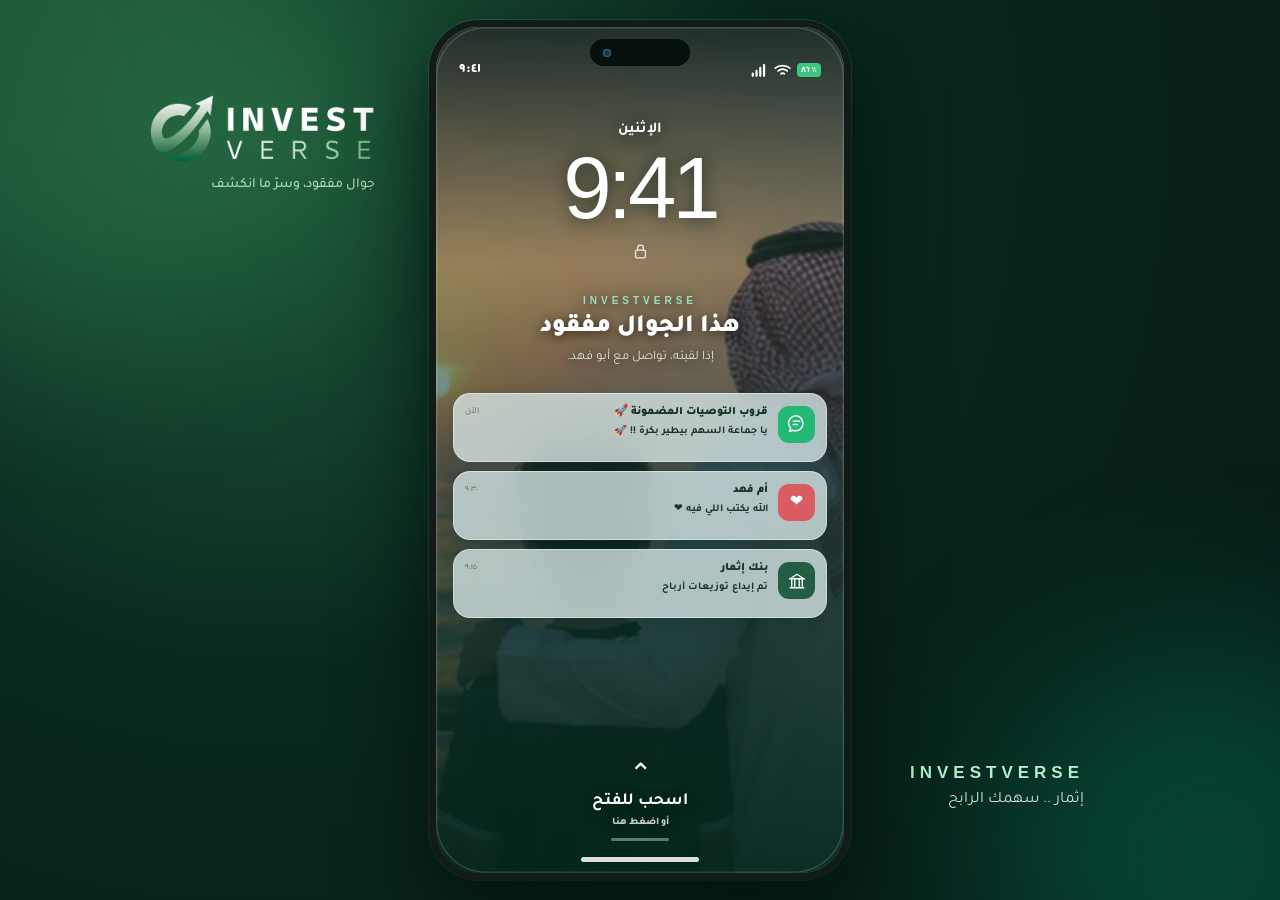
==== index.html @ a0a5d323 "Initial commit - Abu Fahad INVESTVERSE" ====
<!doctype html>
<html lang="ar" dir="rtl">
  <head>
    <meta charset="utf-8" />
    <meta name="viewport" content="width=device-width, initial-scale=1, viewport-fit=cover" />
    <meta name="theme-color" content="#205D3B" />
    <meta name="description" content="ضاع جوال أبو فهد، ومعه سر صفقته الرابحة. افتح الجوال، اكتشف الأرقام، واكشف دعوة INVESTVERSE." />
    <meta property="og:type" content="website" />
    <meta property="og:title" content="جوال أبو فهد المفقود | INVESTVERSE" />
    <meta property="og:description" content="جوال مفقود... وسر صفقة رابحة. تقدر تكتشف الرمز؟" />
    <meta property="og:image" content="./assets/investverse-logo.png" />
    <link rel="icon" type="image/png" href="./assets/investverse-icon.png" />
    <title>جوال أبو فهد المفقود | INVESTVERSE</title>
    <link rel="preconnect" href="https://fonts.googleapis.com" />
    <link rel="preconnect" href="https://fonts.gstatic.com" crossorigin />
    <link href="https://fonts.googleapis.com/css2?family=Tajawal:wght@400;500;600;700;800;900&display=swap" rel="stylesheet" />
    <link rel="stylesheet" href="styles.css" />
    <script src="config.js" defer></script>
    <script src="script.js" defer></script>
  </head>
  <body>
    <div class="ambient ambient-1" aria-hidden="true"></div>
    <div class="ambient ambient-2" aria-hidden="true"></div>
    <div class="desktop-tag" aria-hidden="true"><img src="assets/investverse-logo.png" alt="" /><span>جوال مفقود، وسرّ ما انكشف</span></div>
    <div class="phone-outer">
      <div class="phone" id="phone" data-theme="dark">
        <div class="device-island" aria-hidden="true"><span class="island-lens"></span></div>
        <div id="status" class="status-bar" aria-label="شريط حالة الهاتف"><span class="status-time">٩:٤١</span><div class="status-icons"><svg viewBox="0 0 19 16" aria-hidden="true"><path d="M2 11.5V14M6.2 8.5V14M10.4 5V14M14.6 2V14" stroke="currentColor" stroke-width="2.5" stroke-linecap="round"/></svg><svg viewBox="0 0 21 16" aria-hidden="true"><path d="M1.5 5C6 1 15 1 19.5 5M5 8.5c3.4-2.6 8-2.6 11.3 0M8.6 12c1.1-.8 2.9-.8 4.1 0" fill="none" stroke="currentColor" stroke-linecap="round" stroke-width="2.1"/></svg><span class="battery">٨٦<span class="battery-unit">٪</span></span></div></div>
        <main id="app" class="screen" aria-label="تجربة جوال أبو فهد"></main>
        <div id="toast" class="toast" role="status" aria-live="polite" hidden></div>
        <div class="home-indicator" aria-hidden="true"></div>
      </div>
    </div>
    <div class="desktop-bottom" aria-hidden="true"><strong>INVESTVERSE</strong><span>إثمار .. سهمك الرابح</span></div>
    <noscript>فعّل JavaScript في المتصفح لتجربة جوال أبو فهد.</noscript>
  </body>
</html>
---- styles.css ----
:root {
  --brand-dark: #0a3024;
  --brand: #205D3B;
  --brand-mid: #306E45;
  --brand-light: #6CB579;
  --brand-mint: #36d39a;
  --grey: #4B4A4A;
  --offwhite: #E8E8E8;
  --text-dark: #14362b;
  --safe-bottom: env(safe-area-inset-bottom, 0px);
  --font-ar: '29LT Bukra', 'Tajawal', 'Noto Kufi Arabic', system-ui, sans-serif;
  font-synthesis: none;
}
* { box-sizing: border-box; }
html, body { height: 100%; margin: 0; }
html { background: #08271e; }
body { font-family: var(--font-ar); color: #fff; -webkit-tap-highlight-color: transparent; overflow: hidden; background: radial-gradient(circle at 20% 15%,#205d3b 0,#09291e 42%,#061b16 100%); }
button, input { font: inherit; }
button { cursor: pointer; -webkit-appearance: none; appearance: none; }
button:focus-visible, input:focus-visible { outline: 2px solid #97f1be; outline-offset: 3px; }
button:disabled { cursor: not-allowed; }
.ambient { position: fixed; z-index: 0; border-radius: 50%; filter: blur(90px); opacity: .4; pointer-events: none; }
.ambient-1 { height: 520px; width: 520px; background:#317d52; left:-210px; top:-190px; }
.ambient-2 { height: 440px; width: 440px; background:#077b5f; right:-150px; bottom:-180px; }
.desktop-tag, .desktop-bottom { position: fixed; z-index:1; display:flex; flex-direction:column; align-items:flex-start; pointer-events: none; }
.desktop-tag { top: 10.5%; right: max(5%, calc(50% + 265px)); gap:14px; }
.desktop-tag img { width:225px; max-width:25vw; }
.desktop-tag span { color:#b0dbbb; font-size:14px; font-weight:500; }
.desktop-bottom { bottom:10%; left:max(5%, calc(50% + 270px)); gap:8px; }
.desktop-bottom strong {font-family:Arial,sans-serif; letter-spacing:5px; font-size:17px; font-weight:700;color:#b2f0ca;}
.desktop-bottom span {font-size:16px; color:#d3e2d8;}
.phone-outer { position:relative; z-index:2; width:min(422px,calc(100vw - 24px)); height:min(860px, calc(100dvh - 28px)); margin:auto; display:flex; align-items:center; justify-content:center; top:50%; transform:translateY(-50%); }
.phone { position:relative; width:100%; height:100%; background:#0b3327; border:7px solid #111c19; border-radius:50px; overflow:hidden; isolation:isolate; box-shadow:0 32px 85px #020f0bd8, 0 0 0 1px #e6f8ea20, inset 0 0 0 1px #ffffff18; }
.phone::before {content:''; position:absolute; inset:0; z-index:9; border-radius:inherit; box-shadow:inset 0 0 0 1.5px #e4fff929; pointer-events:none; }
.device-island { position:absolute; z-index:50; top:12px; left:50%; transform:translateX(-50%); width:100px; height:27px; border-radius:30px; background:#06110f; display:flex; align-items:center; justify-content:flex-end; padding:0 13px; pointer-events:none; }
.island-lens { width:8px; height:8px; border-radius:100%; background:#12374b; box-shadow:inset 0 0 2px #89b5c0; }
.status-bar { position:absolute; z-index:40; top:0; width:100%; height:66px; padding:28px 23px 8px; direction:ltr; display:flex; align-items:center; justify-content:space-between; color:white; pointer-events:none; text-shadow:0 2px 5px #0003; font-weight:800; }
.phone[data-theme=light] .status-bar { color:#114b37; text-shadow:none; }
.status-time {font-size:14px; font-family:var(--font-ar); letter-spacing:.3px;}
.status-icons {display:flex; align-items:center; gap:6px;}
.status-icons svg {width:17px; height:15px;}
.battery {font-size:9px; letter-spacing:0; color:#fff; background:#3dca80; border-radius:4px; padding:3px 4px 2px; line-height:1; display:flex; align-items:center; gap:1px;}
.battery-unit {font-size:8px;}
.screen { position:absolute; z-index:3; inset:0; width:100%; height:100%; overflow:hidden; }
.screen > section {animation:screen-appear .33s both;}
@keyframes screen-appear { from { opacity:.35;transform:translateY(10px); } to { opacity:1; transform:translateY(0); } }
.home-indicator {position:absolute; pointer-events:none; z-index:51; width:118px; height:5px; border-radius:5px; background:#ffffffda; bottom:max(11px, calc(var(--safe-bottom) + 6px)); left:50%; transform:translateX(-50%); box-shadow:0 1px 3px #0003;}
.phone[data-theme=light] .home-indicator {background:#2e5746bf;}
.screen-invite ~ .home-indicator {background:#fff;}
.toast {position:absolute; z-index:60; bottom:65px; left:20px; right:20px; background:#102b24f2; border:1px solid #8cd4aa90; border-radius:17px; color:#fff; font-size:12px; font-weight:700; text-align:center; padding:13px 15px; box-shadow:0 13px 35px #061b17a6; animation:toast-in .23s both;}
.toast[hidden] { display:none; }
.toast.toast-exit { animation:toast-out .19s both; }
@keyframes toast-in {from {opacity:0; transform:translateY(16px);} to {opacity:1;transform:translateY(0);}}
@keyframes toast-out {from {opacity:1;transform:translateY(0);}to {opacity:0;transform:translateY(16px);}}
.sr-only {position:absolute!important; width:1px; height:1px; padding:0; margin:-1px; overflow:hidden; clip:rect(0,0,0,0); white-space:nowrap; border:0;}
/* A real photo supplied specifically for the campaign's father-and-son wallpaper */
.wallpaper-zone {position:relative; width:100%; height:100%; overflow:hidden; display:flex; flex-direction:column; }
.wallpaper-image, .wallpaper-shade, .home-shade {position:absolute;z-index:-1;inset:0;pointer-events:none;}
.wallpaper-image {background: url('assets/photos/father-and-fahad.webp') center 46% / cover no-repeat;transform:scale(1.03);}
.wallpaper-shade {background:linear-gradient(180deg,#061b16dd 0%,#123f3270 28%,#0d322cbd 60%,#04271dee 100%);}
/* Lock screen */
.lock-top {position:relative;display:flex;flex-direction:column;align-items:center; padding-top:94px; flex-shrink:0; text-shadow:0 2px 18px #021c17b6;}
.lock-weekday {font-size:15px;font-weight:700;letter-spacing:.3px;}
.lock-clock {font-family:Arial,sans-serif;direction:ltr;font-weight:200;letter-spacing:-4px;font-size:87px;line-height:1.13;margin:0;}
.lock-padlock {margin-top:6px; opacity:.85;}
.lock-message {display:flex;flex-direction:column;align-items:center;margin:27px 24px 0;text-align:center;gap:5px;text-shadow:0 2px 12px #000b;}
.lock-message .tiny-mark {font-size:10px;font-family:Arial,sans-serif;letter-spacing:4px;color:#9bdfbf;font-weight:700;}
.lock-message strong {font-size:25px;font-weight:900;line-height:1.35;}
.lock-message>span:last-child {color:#f1fff5d9;font-size:13px;}
.notification-stack {display:flex;flex-direction:column;gap:9px;margin:27px 17px 0;}
.notif-card {min-height:69px;border-radius:17px;background:#dceaeac4;backdrop-filter:blur(26px) saturate(130%);-webkit-backdrop-filter:blur(26px) saturate(130%);border:1px solid #ffffff70;display:flex;gap:10px;padding:12px 11px;color:#173429;box-shadow:0 8px 18px #061c1b25;direction:rtl;}
.notif-card:nth-child(2){animation:notification-drop .6s .12s both;}
.notif-card:nth-child(3){animation:notification-drop .6s .24s both;}
@keyframes notification-drop{from{opacity:0;transform:translateY(-9px);}to{opacity:1;transform:translateY(0);}}
.notif-icon {flex-shrink:0;display:grid;place-items:center;width:37px;height:37px;border-radius:11px;color:#fff;}
.n-chat{background:#24b875;}.n-wife{background:#d95c63;}.n-bank{background:#235e43;}
.notif-copy{display:flex;flex-direction:column;min-width:0;flex:1;gap:5px;}
.notif-copy b{font-size:11.4px;font-weight:900;line-height:1.25;}
.notif-copy span{font-size:10.6px;font-weight:700;line-height:1.35;white-space:nowrap;overflow:hidden;text-overflow:ellipsis;}
.notif-card time{font-size:9px;color:#526a5f;flex-shrink:0;}
.unlock-area{margin:auto 20px 32px;display:flex;flex-direction:column;align-items:center;gap:1px;}
.swipe-control{background:none;border:0;color:#fff;display:flex;flex-direction:column;align-items:center;gap:0;padding:8px 25px;text-shadow:0 2px 12px #001e17;font-weight:800;}
.swipe-control strong{font-size:17px;line-height:1.7;}
.swipe-control small{font-size:10px;opacity:.78;}
.swipe-arrow{font-family:Arial,sans-serif;font-size:28px;font-weight:400;line-height:1;animation:swipe-up 1.8s ease-in-out infinite;}
@keyframes swipe-up{0%,100%{transform:translateY(5px);opacity:.65;}50%{transform:translateY(-5px);opacity:1;}}
.swipe-track{width:58px;height:3px;border-radius:4px;background:#ffffff60;}
/* Home */
.home-shade{background:linear-gradient(180deg,#05271eda 0%,#03291fd4 48%,#04241aef 100%);}
.home-heading{text-align:center;flex-shrink:0;padding-top:115px;display:flex;flex-direction:column;gap:5px;text-shadow:0 2px 15px #0006;}
.home-date{font-size:12px;color:#d5f0df;}
.home-heading h1{font-size:27px;line-height:1.2;margin:6px 0 0;font-weight:900;}
.home-heading p{font-size:12px;color:#dbede3;margin:0;}
.home-apps{display:grid;grid-template-columns:repeat(4,minmax(0,1fr));padding:0 15px;gap:25px 7px;margin-top:70px;}
.app-tile{min-width:0;background:none;border:0;color:#fff;display:flex;flex-direction:column;align-items:center;gap:8px;padding:0 0 3px;}
.app-glyph{width:64px;height:64px;border-radius:16px;background:var(--app-color);display:grid;place-items:center;position:relative;color:#fff;box-shadow:0 7px 19px #06160f80,inset 0 1px 0 #ffffff5e;transition:transform .2s ease, filter .2s;}
.app-tile:active .app-glyph{transform:scale(.89);filter:brightness(1.13);}
.app-name{display:block;font-size:10.8px;font-weight:800;line-height:1.25;min-height:25px;text-shadow:0 2px 5px #031a13;}
.glyph-notes{background:linear-gradient(180deg,#ffda64 0 27%,#f9faf6 27% 100%);color:#77776a;}
.glyph-bank{background:#143f30;color:#f2ba47;}
.glyph-alarm{background:#182422;color:#f59841;}
.glyph-photos{background:#377ae0;}
.glyph-vault{background:linear-gradient(140deg,#164c37,#0b271e);border:1px solid #6cad806c;}
.glyph-vault img{width:70%;height:70%;object-fit:contain;}
.lock-mini{position:absolute;right:-6px;bottom:-6px;background:#efce6a;color:#183d2c;border-radius:100%;width:23px;height:23px;display:grid;place-items:center;box-shadow:0 2px 6px #0b2e23;}
.home-dock{margin:auto 22px 59px;min-height:47px;border-radius:18px;background:#c4ddcc2e;border:1px solid #ffffff27;display:flex;gap:12px;align-items:center;justify-content:center;font-size:11px;color:#e5f8eb;backdrop-filter:blur(10px);-webkit-backdrop-filter:blur(10px);font-weight:700;}
.home-dock span:first-child{display:flex;align-items:center;gap:5px;}
.dock-dot{width:4px;height:4px;border-radius:50%;background:#aee8bf;}
.home-footer{position:absolute;bottom:40px;text-align:center;width:100%;font-family:Arial,sans-serif;letter-spacing:1px;font-size:9px;opacity:.65;}
.home-footer span{padding:0 4px;}
/* App chrome */
.app-page{height:100%;width:100%;display:flex;flex-direction:column;background:#f1f5f1;color:var(--text-dark);padding-top:66px;overflow:hidden;}
.app-header{flex:0 0 auto;min-height:67px;background:#205d3b;color:#fff;display:flex;align-items:center;gap:9px;padding:10px 12px 10px 10px;box-shadow:0 4px 14px #06251a13;}
.app-header.green{background:linear-gradient(105deg,#205d3b,#14513a);}
.app-header.dark{background:#101f1b;color:#fff;}
.app-header.rose{background:#94283d;}
.app-header-copy{min-width:0;flex:1;display:flex;flex-direction:column;justify-content:center;gap:2px;}
.app-header-copy>strong{font-size:17px;font-weight:900;display:flex;align-items:center;gap:7px;min-width:0;}
.app-header-copy small{font-size:9px;color:#d1e6db;}
.icon-btn{width:34px;height:34px;border:0;border-radius:50%;display:grid;place-items:center;color:inherit;background:#ffffff15;flex-shrink:0;transition:background .2s;}
.icon-btn:active{background:#ffffff40;}
.nav-back svg{transform:rotate(0deg);}
.nav-home{background:#ffffff15;}
/* WhatsApp */
.whatsapp-page{background:#f8fbf8;}
.search-mock{margin:15px 13px 7px;border-radius:12px;background:#edf3ef;color:#96a8a0;height:39px;display:flex;align-items:center;gap:10px;padding:0 15px;font-size:18px;}
.search-mock span{font-size:12px;}
.chat-list{overflow-y:auto;flex:1;overscroll-behavior:contain;}
.chat-preview{width:100%;min-height:77px;padding:12px 12px;border:0;border-bottom:1px solid #dfe8e3;background:transparent;color:#18372a;display:flex;align-items:center;gap:11px;text-align:right;}
.chat-preview:active,.chat-preview:hover{background:#e6f1e9;}
.chat-avatar{width:48px;height:48px;border-radius:50%;flex-shrink:0;display:grid;place-items:center;color:#20523c;font-size:20px;font-weight:900;}
.chat-preview-copy{min-width:0;display:flex;flex-direction:column;flex:1;gap:6px;}
.chat-preview-copy strong{font-size:13.5px;line-height:1.15;white-space:nowrap;overflow:hidden;text-overflow:ellipsis;font-weight:900;}
.chat-preview-copy small{font-size:11px;color:#7c9287;white-space:nowrap;overflow:hidden;text-overflow:ellipsis;font-weight:600;}
.chat-meta{display:flex;flex-direction:column;gap:10px;align-items:center;color:#789187;min-width:41px;align-self:flex-start;}
.chat-meta time{font-size:10px;}
.chat-meta b{background:#30c67b;color:white;font-family:Arial,sans-serif;font-size:10px;width:19px;height:19px;border-radius:100%;display:grid;place-items:center;}
.list-end-note{color:#95a8a0;text-align:center;font-size:10px;flex:0 0 auto;padding:14px 0 34px;}
/* Conversations */
.conversation-page{background:#e9e7df;}
.header-avatar{height:32px;width:32px;font-size:13px;border:1px solid #fff5;}
.chat-background{flex:1;overflow-y:auto;overscroll-behavior:contain;padding:8px 12px 16px;background-color:#ebe5db;background-image:radial-gradient(#b4cabe3b 1px,transparent 1px);background-size:20px 20px;}
.chat-day{text-align:center;max-width:max-content;margin:8px auto 13px;padding:6px 12px;border-radius:8px;background:#d7e4e3db;color:#627972;font-weight:700;font-size:10px;box-shadow:0 1px 3px #00000012;}
.bubble-column{display:flex;flex-direction:column;gap:7px;}
.bubble-row{display:flex;width:100%;}
.bubble-row.them{justify-content:flex-start;}
.bubble-row.me{justify-content:flex-end;}
.message-bubble{position:relative;display:flex;flex-direction:column;gap:6px;min-width:65px;max-width:83%;padding:10px 11px 6px;border-radius:13px;background:#fff;font-size:12.3px;line-height:1.75;color:#22382c;font-weight:600;box-shadow:0 2px 5px #162a1c0c;}
.bubble-row.me .message-bubble{background:#c1f0d1;}
.bubble-author{font-family:Arial,sans-serif;font-size:10px;color:#cb8049;direction:ltr;text-align:left;}
.bubble-time{font-size:9px;opacity:.58;text-align:left;direction:ltr;line-height:1;align-self:flex-end;}
.inline-chat-photo{max-width:200px;max-height:130px;width:100%;object-fit:cover;border-radius:7px;}
.star-inline{display:inline;padding:0 2px;border:0;background:transparent;font-size:1.03em;vertical-align:baseline;}
.chat-compose{height:57px;background:#f8f9f8;display:flex;align-items:center;gap:12px;padding:8px 15px 13px;color:#5e8c77;font-size:22px;}
.compose-placeholder{height:35px;border-radius:19px;background:#eef2f0;flex:1;display:flex;align-items:center;padding:0 15px;font-size:11px;color:#9bac9f;}
/* Bank */
.bank-page{background:#eef4ef;}
.bank-scroll{overflow-y:auto;flex:1;padding:19px 14px 50px;}
.hello{font-size:15px;font-weight:800;margin:2px 4px 18px;}
.balance-card{position:relative;min-height:168px;overflow:hidden;background:linear-gradient(125deg,#163d2d 0%,#287d50 80%,#56b47d 100%);border-radius:21px;padding:23px 18px;color:#fff;box-shadow:0 13px 25px #155b3645;display:flex;flex-direction:column;justify-content:space-between;}
.balance-glow{position:absolute;width:250px;height:250px;border-radius:50%;background:#bbffd31c;filter:blur(28px);left:-90px;bottom:-180px;}
.balance-text{display:flex;flex-direction:column;gap:8px;z-index:1;}
.balance-text>span{font-size:11px;opacity:.87;}
.balance-text strong{direction:ltr;text-align:right;font-family:Arial,sans-serif;font-weight:800;font-size:32px;letter-spacing:-1px;white-space:nowrap;}
.balance-text strong small{font-size:16px;font-family:var(--font-ar);}
.balance-tag{z-index:1;align-self:flex-start;margin-top:16px;display:block;padding:8px 11px;background:#baf1cd26;border:1px solid #ffffff33;border-radius:11px;color:#e9fff1;font-size:10px;line-height:1.5;}
.balance-tag b{color:#d5ffdc;font-family:Arial,sans-serif;letter-spacing:.3px;}
.bank-section-heading{display:flex;align-items:center;justify-content:space-between;margin:29px 3px 12px;}
.bank-section-heading h2{margin:0;font-size:16px;font-weight:900;}
.bank-section-heading span{font-size:10px;color:#84988e;}
.transactions{border-radius:17px;background:#fff;overflow:hidden;box-shadow:0 5px 20px #19412b10;}
.transaction{min-height:70px;display:flex;align-items:center;gap:11px;padding:12px 11px;border-bottom:1px solid #eef3f0;}
.transaction:last-child{border-bottom:0;}
.transaction-icon{width:31px;height:31px;border-radius:11px;display:grid;place-items:center;font-size:19px;font-weight:700;flex-shrink:0;}
.transaction-icon.pos{background:#dff8e8;color:#26a15c;}.transaction-icon.neg{background:#fee9e8;color:#ca6c68;}
.transaction-info{display:flex;flex:1;flex-direction:column;gap:4px;min-width:0;}
.transaction-info strong{font-size:10.4px;font-weight:800;}
.transaction-info small{font-size:9px;color:#9aac9e;}
.amount{white-space:nowrap;font-family:Arial,sans-serif;font-size:12px;direction:ltr;}
.amount.pos{color:#229a63;}.amount.neg{color:#cd6165;}
.amount span{font-family:var(--font-ar);font-size:9px;}
.sim-disclaimer{text-align:center;font-size:9.5px;color:#879c8f;line-height:1.7;margin:25px 13px 0;}
/* Alarm */
.alarm-page{background:#0e1715;color:#f9fdf9;}
.alarm-content{padding:23px 17px 30px;overflow-y:auto;flex:1;}
.alarm-caption{font-size:22px;font-weight:900;margin:0 0 13px;}
.alarm-card{border-top:1px solid #30413a;border-bottom:1px solid #30413a;display:flex;align-items:center;justify-content:space-between;padding:17px 2px;gap:10px;}
.alarm-detail{display:flex;flex-direction:column;gap:3px;}
.alarm-detail span{font-size:12px;font-weight:700;}
.alarm-detail strong{font-family:Arial,sans-serif;text-align:right;font-size:62px;font-weight:200;line-height:1.05;letter-spacing:-2px;}
.alarm-detail small{color:#87988f;font-size:11px;}
.toggle-switch{height:31px;width:54px;border:0;border-radius:25px;background:#57645d;padding:4px;display:flex;align-items:center;justify-content:flex-end;transition:background .2s;}
.toggle-switch.on{background:#2fce86;justify-content:flex-start;}
.toggle-switch span{width:23px;height:23px;border-radius:50%;background:#fff;box-shadow:0 1px 4px #071a1266;}
.alarm-none{font-size:11px;text-align:center;color:#5e7168;padding:27px 0;}
.alarm-footnote{font-size:11px;color:#6b8576;text-align:center;margin-top:30px;}
/* Notes */
.notes-page{background:#f3f5ed;}
.notes-grid{display:grid;grid-template-columns:repeat(2,1fr);gap:12px;overflow-y:auto;padding:17px 13px 27px;}
.note-card{height:177px;min-width:0;background:#fffef9;border:1px solid #e8e4d6;border-radius:15px;display:flex;flex-direction:column;text-align:right;padding:15px 12px;box-shadow:0 3px 12px #2a41200b;color:#223e30;}
.note-card:active{transform:scale(.98);}
.note-card strong{font-size:14px;font-weight:900;line-height:1.5;}
.note-card p{font-size:11px;color:#8da096;line-height:1.7;}
.note-card span{margin-top:auto;font-size:10px;color:#a6b3a4;}
.single-note{background:#fffef9;margin:14px;min-height:60%;padding:21px 17px;border-radius:16px;box-shadow:0 5px 18px #234e3212;overflow-y:auto;}
.note-stamp{font-size:10px;color:#94a797;text-align:center;}
.single-note h2{font-size:18px;line-height:1.5;margin:20px 0 20px;}
.note-lines{padding:0 18px 0 0;margin:0;display:flex;flex-direction:column;gap:18px;}
.note-lines li{font-size:14px;font-weight:600;line-height:1.9;}
.note-lines .note-done{text-decoration:line-through;color:#7b8d82;}
/* Photos */
.photos-page{background:#f2f7f4;}
.gallery-intro{padding:19px 13px 12px;}
.gallery-intro h2{font-size:17px;margin:0 0 4px;}
.gallery-intro p{font-size:11px;color:#88a095;margin:0;}
.photo-grid{display:grid;grid-template-columns:repeat(2,minmax(0,1fr));gap:5px;overflow-y:auto;padding:4px 8px 38px;}
.gallery-tile{position:relative;aspect-ratio:1/1;border:0;border-radius:6px;overflow:hidden;padding:0;background:#203d30;color:#fff;}
.gallery-tile img{height:100%;width:100%;object-fit:cover;transition:transform .3s;}
.gallery-tile:active img{transform:scale(1.08);}
.gallery-tile::after{content:'';position:absolute;inset:35% 0 0;background:linear-gradient(transparent,#051c14a9);pointer-events:none;}
.gallery-tile>span{position:absolute;bottom:11px;right:10px;left:10px;color:#fff;z-index:2;text-shadow:0 1px 4px #0009;font-size:11px;font-weight:800;line-height:1.3;}
.gallery-investverse{outline:2px solid #20c18c;outline-offset:-2px;}
.photo-star{position:absolute;z-index:4;left:9px;top:9px;font-size:19px;}
.photo-viewer{height:100%;display:flex;flex-direction:column;background:#071411;padding-top:66px;color:#fff;}
.photo-viewer .app-header{background:#0c1d18;}
.full-photo{flex:1;min-height:0;display:grid;place-items:center;overflow:hidden;background:#000;}
.full-photo img{width:100%;height:100%;object-fit:contain;}
.photo-caption{padding:17px 20px 10px;flex-shrink:0;}
.photo-caption h2{font-size:16px;margin:0 0 5px;}
.photo-caption p{font-size:11px;color:#c0d2c9;margin:0;}
.found-photo{display:block;margin-top:10px;background:#205d3b;border:1px solid #6cb579;color:#fff;border-radius:9px;padding:8px 12px;font-size:12px;font-weight:900;}
.viewer-controls{padding:0 17px 29px;display:flex;align-items:center;justify-content:space-between;gap:12px;}
.viewer-controls button{height:35px;width:35px;border-radius:50%;border:1px solid #5b8b75;background:#153b2b;color:#fff;display:grid;place-items:center;}
.viewer-controls span{font-size:9px;color:#758f7d;}
/* Music */
.music-page{background:#fff8fa;}
.empty-music{flex:1;display:flex;flex-direction:column;align-items:center;justify-content:center;padding:0 30px 80px;color:#cb97a5;text-align:center;}
.empty-music>svg{opacity:.55;}
.empty-music h2{font-size:16px;color:#7f6470;margin:25px 0 7px;}
.empty-music p{font-size:11px;line-height:1.7;}
/* Vault */
.vault-page{background:radial-gradient(circle at 50% 28%,#1a3c2d,#0d1b16 69%);color:#fff;}
.vault-content{flex:1;display:flex;align-items:center;flex-direction:column;overflow-y:auto;padding:17px 17px 55px;scrollbar-width:thin;scrollbar-color:#3e7256 transparent;}
.vault-logo{width:87px;height:87px;display:grid;place-items:center;border-radius:22px;border:1px solid #8cd5aa77;background:#123e2b;box-shadow:0 7px 25px #021b124f;}
.vault-logo img{width:70px;height:70px;object-fit:contain;}
.vault-lock{margin-top:12px;color:#98d9b2;display:flex;align-items:center;gap:6px;font-size:12px;font-weight:700;}
.vault-content h1{font-size:26px;margin:10px 0 5px;font-weight:900;}
.vault-subtitle{font-size:11px;color:#bcd9c6;margin:0 0 15px;}
.digits{display:flex;gap:9px;direction:ltr;cursor:text;}
.digit-cell{width:50px;height:57px;border:1.5px solid #53c895;border-radius:12px;display:grid;place-items:center;color:#d9ffeb;font-family:Arial,sans-serif;font-size:27px;font-weight:700;background:#102a1f;direction:ltr;}
.digit-cell.filled{background:#1b533a;border-color:#b1edc5;box-shadow:0 0 0 1px #27b97633;}
.hidden-code{position:absolute;opacity:0;pointer-events:none;width:1px;height:1px;left:-10000px;}
.keypad{direction:ltr;display:grid;grid-template-columns:repeat(3,65px);gap:7px 18px;margin:16px 0 0;}
.keypad button{display:grid;place-items:center;height:46px;background:#ffffff09;color:#fff;border:1px solid #e2ffec1f;border-radius:15px;font-family:Arial,sans-serif;font-size:23px;font-weight:500;transition:background .15s,transform .1s;}
.keypad button:active{background:#8adc9d45;transform:scale(.93);}
.keypad button[data-key="clear"]{font-size:11px;font-family:var(--font-ar);}
.pass-hint{margin:15px auto 0;color:#e3fff0;display:flex;align-items:center;flex-direction:column;gap:3px;font-size:11.5px;font-weight:700;text-align:center;}
.pass-hint small{font-size:10px;color:#9fbea9;}
.pass-error{min-height:21px;color:#ffd2d1;font-size:12px;font-weight:700;margin:7px auto 0;text-align:center;}
.shake{animation:shake .34s linear;}
@keyframes shake{0%,100%{transform:translateX(0)}25%{transform:translateX(-8px)}50%{transform:translateX(7px)}75%{transform:translateX(-4px)}}
/* Invitation */
.invite-page{height:100%;position:relative;background:radial-gradient(circle at 50% 25%,#20553b,#0c3325 42%,#07251c 100%);color:#fff;overflow-y:auto;scrollbar-width:none;}
.invite-lights{position:absolute;inset:0;overflow:hidden;pointer-events:none;}
.invite-lights span{position:absolute;border:1px solid #8ff5b52e;border-radius:50%;}
.invite-lights span:nth-child(1){width:330px;height:330px;top:5%;right:-35%;animation:pulse-lights 9s infinite;}
.invite-lights span:nth-child(2){width:210px;height:210px;top:29%;left:-25%;animation:pulse-lights 8s 2s infinite;}
.invite-lights span:nth-child(3){width:480px;height:480px;bottom:-28%;right:-40%;animation:pulse-lights 11s 3s infinite;}
@keyframes pulse-lights{50%{transform:scale(1.15);opacity:.4;}}
.invite-content{position:relative;display:flex;align-items:center;flex-direction:column;text-align:center;padding:90px 21px 51px;}
.invite-checked{font-size:11px;color:#b6f3cf;display:flex;align-items:center;gap:6px;padding:7px 12px;border-radius:40px;background:#74dbad19;border:1px solid #baffcd22;animation:screen-appear .7s ease both;}
.invite-logo{width:235px;max-width:88%;height:auto;margin:32px 0 21px;animation:logo-reveal .8s .14s both;}
@keyframes logo-reveal{from{transform:scale(.77);opacity:0;filter:blur(8px);}to{transform:scale(1);opacity:1;filter:blur(0);}}
.invite-rule{width:44px;height:3px;background:linear-gradient(90deg,#4dcf85,#b5efc6);border-radius:10px;margin:4px 0 18px;}
.invite-content h1{font-size:28px;line-height:1.56;font-weight:900;margin:0;letter-spacing:-.4px;text-shadow:0 8px 28px #0005;}
.invite-content h2{font-size:21px;line-height:1.5;font-weight:900;margin:4px 0 0;color:#8de7ae;}
.invite-content h2 span{font-family:Arial,sans-serif;letter-spacing:.4px;color:#9ef4c1;}
.invite-desc{font-size:11px;color:#d9f5e3;line-height:1.9;margin:13px 0 23px;}
.event-meta{width:100%;display:flex;flex-direction:column;gap:9px;}
.event-meta>div{border-radius:12px;background:#ffffff12;border:1px solid #bbf7d328;color:#eaf7ec;display:flex;align-items:center;justify-content:center;gap:8px;padding:11px;font-size:12px;font-weight:800;}
.event-meta svg{color:#87dda8;}
.event-notes{font-size:11px;color:#b5d4be;}
.invite-actions{display:flex;width:100%;gap:9px;margin-top:17px;}
.invite-actions button{border-radius:12px;border:0;min-height:47px;display:flex;align-items:center;justify-content:center;gap:7px;font-size:13px;font-weight:900;}
.register-button{background:#3ad191;color:#073f26;flex:1.4;box-shadow:0 9px 22px #1bf5a11c;}
.map-button{background:#f0fcf4;color:#204c36;flex:.9;}
.invite-slogan{font-size:16px;font-weight:900;margin:25px 0 16px;color:#c5efd3;}
.closing-disclaimer{font-size:9px;color:#8fb4a2;line-height:1.8;max-width:270px;}
.restart-button{margin:20px auto 0;display:flex;align-items:center;gap:6px;border:0;background:transparent;color:#9fd5b6;font-size:11px;}
@media (max-width: 770px){
  .desktop-tag,.desktop-bottom{display:none;}
  .ambient{display:none;}
  .phone-outer{width:100%;height:100dvh;max-height:none;top:0;transform:none;}
  .phone{height:100%;width:100%;border:0;border-radius:0;box-shadow:none;}
  .phone::before{display:none;}
  .device-island{top:9px;}
  .status-bar{padding-top:27px;}
  .home-indicator{bottom:max(9px, calc(var(--safe-bottom) + 5px));}
}
@media (max-height: 730px){
  .lock-top{padding-top:76px;}.lock-clock{font-size:75px;}.lock-message{margin-top:14px;}.lock-message strong{font-size:22px;}.notification-stack{margin-top:17px;gap:7px;}.notif-card{min-height:61px;padding:8px;}.unlock-area{margin-bottom:22px;}
  .home-heading{padding-top:87px;}.home-apps{margin-top:45px;gap:17px 5px;}.app-glyph{width:58px;height:58px;}.home-dock{margin-bottom:40px;}
  .vault-content{padding-top:9px;}.vault-logo{width:72px;height:72px;}.vault-logo img{width:61px;height:61px;}.vault-content h1{font-size:23px;}.keypad button{height:38px;}.keypad{gap:5px 18px;}.digit-cell{height:49px;}
  .invite-content{padding-top:76px;}.invite-logo{margin:22px 0 13px;width:205px;}.invite-content h1{font-size:25px;}
}
@media (max-width: 360px){
 .app-glyph{width:55px;height:55px;}.home-apps{padding:0 8px;gap:22px 2px;}.chat-preview{padding-left:9px;padding-right:9px;}.chat-preview-copy strong{font-size:12.5px;}.digit-cell{width:44px;}
}
@media (prefers-reduced-motion:reduce){
 *,*::before,*::after{animation-duration:.01ms!important;transition-duration:.01ms!important;scroll-behavior:auto!important;}
}
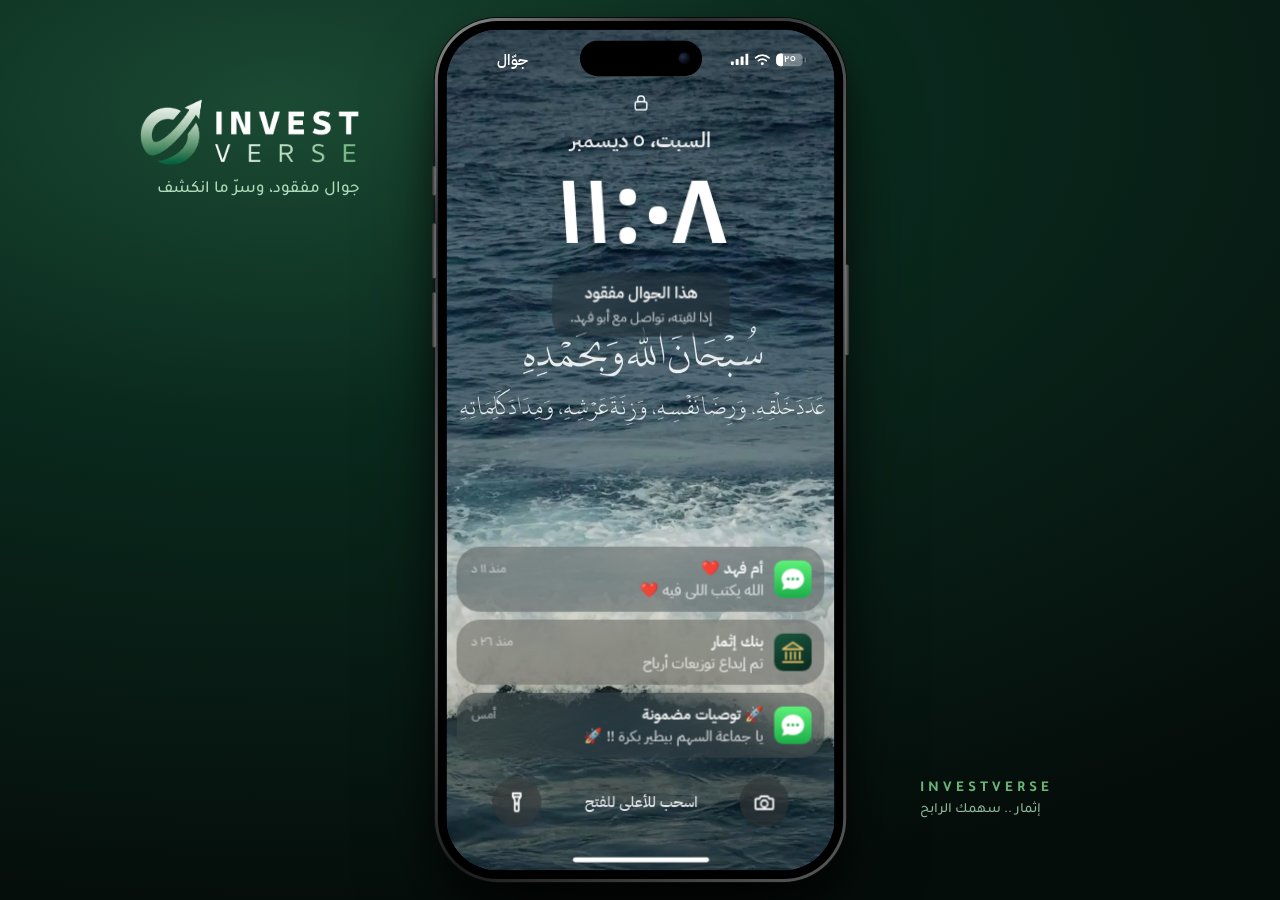
==== commit 85617cac: "ا" ====
--- a/index.html
+++ b/index.html
@@ -2,8 +2,8 @@
 <html lang="ar" dir="rtl">
   <head>
     <meta charset="utf-8" />
-    <meta name="viewport" content="width=device-width, initial-scale=1, viewport-fit=cover" />
-    <meta name="theme-color" content="#205D3B" />
+    <meta name="viewport" content="width=device-width, initial-scale=1, viewport-fit=cover, maximum-scale=1" />
+    <meta name="theme-color" content="#000000" />
     <meta name="description" content="ضاع جوال أبو فهد، ومعه سر صفقته الرابحة. افتح الجوال، اكتشف الأرقام، واكشف دعوة INVESTVERSE." />
     <meta property="og:type" content="website" />
     <meta property="og:title" content="جوال أبو فهد المفقود | INVESTVERSE" />
@@ -11,26 +11,51 @@
     <meta property="og:image" content="./assets/investverse-logo.png" />
     <link rel="icon" type="image/png" href="./assets/investverse-icon.png" />
     <title>جوال أبو فهد المفقود | INVESTVERSE</title>
-    <link rel="preconnect" href="https://fonts.googleapis.com" />
-    <link rel="preconnect" href="https://fonts.gstatic.com" crossorigin />
-    <link href="https://fonts.googleapis.com/css2?family=Tajawal:wght@400;500;600;700;800;900&display=swap" rel="stylesheet" />
     <link rel="stylesheet" href="styles.css" />
     <script src="config.js" defer></script>
     <script src="script.js" defer></script>
   </head>
   <body>
-    <div class="ambient ambient-1" aria-hidden="true"></div>
-    <div class="ambient ambient-2" aria-hidden="true"></div>
     <div class="desktop-tag" aria-hidden="true"><img src="assets/investverse-logo.png" alt="" /><span>جوال مفقود، وسرّ ما انكشف</span></div>
-    <div class="phone-outer">
-      <div class="phone" id="phone" data-theme="dark">
-        <div class="device-island" aria-hidden="true"><span class="island-lens"></span></div>
-        <div id="status" class="status-bar" aria-label="شريط حالة الهاتف"><span class="status-time">٩:٤١</span><div class="status-icons"><svg viewBox="0 0 19 16" aria-hidden="true"><path d="M2 11.5V14M6.2 8.5V14M10.4 5V14M14.6 2V14" stroke="currentColor" stroke-width="2.5" stroke-linecap="round"/></svg><svg viewBox="0 0 21 16" aria-hidden="true"><path d="M1.5 5C6 1 15 1 19.5 5M5 8.5c3.4-2.6 8-2.6 11.3 0M8.6 12c1.1-.8 2.9-.8 4.1 0" fill="none" stroke="currentColor" stroke-linecap="round" stroke-width="2.1"/></svg><span class="battery">٨٦<span class="battery-unit">٪</span></span></div></div>
-        <main id="app" class="screen" aria-label="تجربة جوال أبو فهد"></main>
-        <div id="toast" class="toast" role="status" aria-live="polite" hidden></div>
-        <div class="home-indicator" aria-hidden="true"></div>
+
+    <div class="stage">
+      <div class="device" id="device">
+        <span class="hw hw-action" aria-hidden="true"></span>
+        <span class="hw hw-up" aria-hidden="true"></span>
+        <span class="hw hw-down" aria-hidden="true"></span>
+        <span class="hw hw-power" aria-hidden="true"></span>
+
+        <div class="phone" id="phone" data-bar="light" data-route="lock">
+          <div class="wallpaper" aria-hidden="true"></div>
+
+          <div id="home" class="home" aria-label="الشاشة الرئيسية" inert></div>
+          <main id="appwin" class="appwin" aria-label="التطبيق المفتوح" hidden></main>
+          <div id="lock" class="lock" aria-label="شاشة القفل"></div>
+
+          <div class="statusbar" dir="ltr" aria-label="شريط حالة الهاتف">
+            <span class="sb-left"><span id="status-time" class="sb-time">٩:٤١</span><span class="sb-carrier">جوّال</span></span>
+            <span class="sb-right" aria-hidden="true">
+              <svg class="sb-signal" viewBox="0 0 18 12"><rect x="0" y="8" width="3" height="4" rx=".8"/><rect x="5" y="5.5" width="3" height="6.5" rx=".8"/><rect x="10" y="3" width="3" height="9" rx=".8"/><rect x="15" y="0" width="3" height="12" rx=".8"/></svg>
+              <svg class="sb-wifi" viewBox="0 0 16 12"><circle cx="8" cy="10.3" r="1.5"/><path d="M4 7.3a5.7 5.7 0 0 1 8 0M1.2 4.500a9.6 9.6 0 0 1 13.6 0" fill="none" stroke="currentColor" stroke-width="1.7" stroke-linecap="round"/></svg>
+              <span class="sb-battery" id="battery" data-state="normal"><b class="bat-num">٢٥</b><i class="bat-fill"><b class="bat-num">٢٥</b></i></span>
+            </span>
+          </div>
+          <div class="island" aria-hidden="true"><span></span></div>
+
+          <div id="alert" class="alert-layer" hidden>
+            <div class="alert-box" role="alertdialog" aria-modal="true" aria-labelledby="alert-title" aria-describedby="alert-text">
+              <div class="alert-copy"><h2 id="alert-title">البطارية منخفضة</h2><p id="alert-text"></p></div>
+              <button type="button" data-action="battery-saver">نمط الطاقة المنخفضة</button>
+              <button type="button" class="alert-default" data-action="alert-close">إغلاق</button>
+            </div>
+          </div>
+          <div id="toast" class="banner" role="status" aria-live="polite" hidden></div>
+          <div id="coach" class="coach" hidden>اسحب الشريط للأعلى أو اضغطه للرجوع للشاشة الرئيسية</div>
+          <button id="home-bar" class="home-bar" type="button" data-action="home" aria-label="الشاشة الرئيسية"><span></span></button>
+        </div>
       </div>
     </div>
+
     <div class="desktop-bottom" aria-hidden="true"><strong>INVESTVERSE</strong><span>إثمار .. سهمك الرابح</span></div>
     <noscript>فعّل JavaScript في المتصفح لتجربة جوال أبو فهد.</noscript>
   </body>
--- a/styles.css
+++ b/styles.css
@@ -1,311 +1,475 @@
+/* ==========================================================================
+   جوال أبو فهد — INVESTVERSE
+   التخطيط: جوال واحد في منتصف الصفحة، كل شي داخله يحاكي نظام iOS.
+   ========================================================================== */
+
+@font-face { font-family: 'Plex Arabic'; font-weight: 400; font-display: swap; src: url('assets/fonts/plex-arabic-400.woff2') format('woff2'); unicode-range: U+0600-06FF, U+0750-077F, U+FB50-FDFF, U+FE70-FEFC, U+200C-200E; }
+@font-face { font-family: 'Plex Arabic'; font-weight: 500; font-display: swap; src: url('assets/fonts/plex-arabic-500.woff2') format('woff2'); unicode-range: U+0600-06FF, U+0750-077F, U+FB50-FDFF, U+FE70-FEFC, U+200C-200E; }
+@font-face { font-family: 'Plex Arabic'; font-weight: 600; font-display: swap; src: url('assets/fonts/plex-arabic-600.woff2') format('woff2'); unicode-range: U+0600-06FF, U+0750-077F, U+FB50-FDFF, U+FE70-FEFC, U+200C-200E; }
+@font-face { font-family: 'Plex Arabic'; font-weight: 700; font-display: swap; src: url('assets/fonts/plex-arabic-700.woff2') format('woff2'); unicode-range: U+0600-06FF, U+0750-077F, U+FB50-FDFF, U+FE70-FEFC, U+200C-200E; }
+@font-face { font-family: 'Plex Arabic'; font-weight: 400; font-display: swap; src: url('assets/fonts/plex-latin-400.woff2') format('woff2'); unicode-range: U+0000-00FF, U+2000-206F, U+20AC, U+2212; }
+@font-face { font-family: 'Plex Arabic'; font-weight: 500; font-display: swap; src: url('assets/fonts/plex-latin-500.woff2') format('woff2'); unicode-range: U+0000-00FF, U+2000-206F, U+20AC, U+2212; }
+@font-face { font-family: 'Plex Arabic'; font-weight: 600; font-display: swap; src: url('assets/fonts/plex-latin-600.woff2') format('woff2'); unicode-range: U+0000-00FF, U+2000-206F, U+20AC, U+2212; }
+@font-face { font-family: 'Plex Arabic'; font-weight: 700; font-display: swap; src: url('assets/fonts/plex-latin-700.woff2') format('woff2'); unicode-range: U+0000-00FF, U+2000-206F, U+20AC, U+2212; }
+@font-face { font-family: 'Tajawal'; font-weight: 500; font-display: swap; src: url('assets/fonts/tajawal-arabic-500.woff2') format('woff2'); unicode-range: U+0600-06FF, U+0750-077F, U+FB50-FDFF, U+FE70-FEFC, U+200C-200E; }
+@font-face { font-family: 'Tajawal'; font-weight: 700; font-display: swap; src: url('assets/fonts/tajawal-arabic-700.woff2') format('woff2'); unicode-range: U+0600-06FF, U+0750-077F, U+FB50-FDFF, U+FE70-FEFC, U+200C-200E; }
+@font-face { font-family: 'Tajawal'; font-weight: 800; font-display: swap; src: url('assets/fonts/tajawal-arabic-800.woff2') format('woff2'); unicode-range: U+0600-06FF, U+0750-077F, U+FB50-FDFF, U+FE70-FEFC, U+200C-200E; }
+@font-face { font-family: 'Tajawal'; font-weight: 500; font-display: swap; src: url('assets/fonts/tajawal-latin-500.woff2') format('woff2'); unicode-range: U+0000-00FF, U+2000-206F; }
+@font-face { font-family: 'Tajawal'; font-weight: 700; font-display: swap; src: url('assets/fonts/tajawal-latin-700.woff2') format('woff2'); unicode-range: U+0000-00FF, U+2000-206F; }
+@font-face { font-family: 'Tajawal'; font-weight: 800; font-display: swap; src: url('assets/fonts/tajawal-latin-800.woff2') format('woff2'); unicode-range: U+0000-00FF, U+2000-206F; }
+
 :root {
-  --brand-dark: #0a3024;
+  /* هوية INVESTVERSE */
   --brand: #205D3B;
   --brand-mid: #306E45;
   --brand-light: #6CB579;
-  --brand-mint: #36d39a;
   --grey: #4B4A4A;
   --offwhite: #E8E8E8;
-  --text-dark: #14362b;
-  --safe-bottom: env(safe-area-inset-bottom, 0px);
-  --font-ar: '29LT Bukra', 'Tajawal', 'Noto Kufi Arabic', system-ui, sans-serif;
+  --brand-deep: #0a2a1e;
+  /* ألوان النظام */
+  --ios-blue: #007aff;
+  --ios-green: #34c759;
+  --ios-red: #ff3b30;
+  --ios-gray: #8e8e93;
+  --ios-fill: rgba(118, 118, 128, .12);
+  --ios-group: #f2f2f7;
+  --hairline: rgba(60, 60, 67, .22);
+  --label: #1c1c1e;
+  /* الخطوط: خط النظام على أجهزة أبل، وبديل قريب منه على غيرها */
+  --ui: -apple-system, BlinkMacSystemFont, 'SF Pro Arabic', 'SF Arabic', 'SF Pro Text', 'Plex Arabic', 'Segoe UI', sans-serif;
+  --brand-font: '29LT Bukra', 'Tajawal', 'Plex Arabic', sans-serif;
+  color-scheme: light;
   font-synthesis: none;
 }
+
 * { box-sizing: border-box; }
 html, body { height: 100%; margin: 0; }
-html { background: #08271e; }
-body { font-family: var(--font-ar); color: #fff; -webkit-tap-highlight-color: transparent; overflow: hidden; background: radial-gradient(circle at 20% 15%,#205d3b 0,#09291e 42%,#061b16 100%); }
-button, input { font: inherit; }
-button { cursor: pointer; -webkit-appearance: none; appearance: none; }
-button:focus-visible, input:focus-visible { outline: 2px solid #97f1be; outline-offset: 3px; }
-button:disabled { cursor: not-allowed; }
-.ambient { position: fixed; z-index: 0; border-radius: 50%; filter: blur(90px); opacity: .4; pointer-events: none; }
-.ambient-1 { height: 520px; width: 520px; background:#317d52; left:-210px; top:-190px; }
-.ambient-2 { height: 440px; width: 440px; background:#077b5f; right:-150px; bottom:-180px; }
-.desktop-tag, .desktop-bottom { position: fixed; z-index:1; display:flex; flex-direction:column; align-items:flex-start; pointer-events: none; }
-.desktop-tag { top: 10.5%; right: max(5%, calc(50% + 265px)); gap:14px; }
-.desktop-tag img { width:225px; max-width:25vw; }
-.desktop-tag span { color:#b0dbbb; font-size:14px; font-weight:500; }
-.desktop-bottom { bottom:10%; left:max(5%, calc(50% + 270px)); gap:8px; }
-.desktop-bottom strong {font-family:Arial,sans-serif; letter-spacing:5px; font-size:17px; font-weight:700;color:#b2f0ca;}
-.desktop-bottom span {font-size:16px; color:#d3e2d8;}
-.phone-outer { position:relative; z-index:2; width:min(422px,calc(100vw - 24px)); height:min(860px, calc(100dvh - 28px)); margin:auto; display:flex; align-items:center; justify-content:center; top:50%; transform:translateY(-50%); }
-.phone { position:relative; width:100%; height:100%; background:#0b3327; border:7px solid #111c19; border-radius:50px; overflow:hidden; isolation:isolate; box-shadow:0 32px 85px #020f0bd8, 0 0 0 1px #e6f8ea20, inset 0 0 0 1px #ffffff18; }
-.phone::before {content:''; position:absolute; inset:0; z-index:9; border-radius:inherit; box-shadow:inset 0 0 0 1.5px #e4fff929; pointer-events:none; }
-.device-island { position:absolute; z-index:50; top:12px; left:50%; transform:translateX(-50%); width:100px; height:27px; border-radius:30px; background:#06110f; display:flex; align-items:center; justify-content:flex-end; padding:0 13px; pointer-events:none; }
-.island-lens { width:8px; height:8px; border-radius:100%; background:#12374b; box-shadow:inset 0 0 2px #89b5c0; }
-.status-bar { position:absolute; z-index:40; top:0; width:100%; height:66px; padding:28px 23px 8px; direction:ltr; display:flex; align-items:center; justify-content:space-between; color:white; pointer-events:none; text-shadow:0 2px 5px #0003; font-weight:800; }
-.phone[data-theme=light] .status-bar { color:#114b37; text-shadow:none; }
-.status-time {font-size:14px; font-family:var(--font-ar); letter-spacing:.3px;}
-.status-icons {display:flex; align-items:center; gap:6px;}
-.status-icons svg {width:17px; height:15px;}
-.battery {font-size:9px; letter-spacing:0; color:#fff; background:#3dca80; border-radius:4px; padding:3px 4px 2px; line-height:1; display:flex; align-items:center; gap:1px;}
-.battery-unit {font-size:8px;}
-.screen { position:absolute; z-index:3; inset:0; width:100%; height:100%; overflow:hidden; }
-.screen > section {animation:screen-appear .33s both;}
-@keyframes screen-appear { from { opacity:.35;transform:translateY(10px); } to { opacity:1; transform:translateY(0); } }
-.home-indicator {position:absolute; pointer-events:none; z-index:51; width:118px; height:5px; border-radius:5px; background:#ffffffda; bottom:max(11px, calc(var(--safe-bottom) + 6px)); left:50%; transform:translateX(-50%); box-shadow:0 1px 3px #0003;}
-.phone[data-theme=light] .home-indicator {background:#2e5746bf;}
-.screen-invite ~ .home-indicator {background:#fff;}
-.toast {position:absolute; z-index:60; bottom:65px; left:20px; right:20px; background:#102b24f2; border:1px solid #8cd4aa90; border-radius:17px; color:#fff; font-size:12px; font-weight:700; text-align:center; padding:13px 15px; box-shadow:0 13px 35px #061b17a6; animation:toast-in .23s both;}
-.toast[hidden] { display:none; }
-.toast.toast-exit { animation:toast-out .19s both; }
-@keyframes toast-in {from {opacity:0; transform:translateY(16px);} to {opacity:1;transform:translateY(0);}}
-@keyframes toast-out {from {opacity:1;transform:translateY(0);}to {opacity:0;transform:translateY(16px);}}
-.sr-only {position:absolute!important; width:1px; height:1px; padding:0; margin:-1px; overflow:hidden; clip:rect(0,0,0,0); white-space:nowrap; border:0;}
-/* A real photo supplied specifically for the campaign's father-and-son wallpaper */
-.wallpaper-zone {position:relative; width:100%; height:100%; overflow:hidden; display:flex; flex-direction:column; }
-.wallpaper-image, .wallpaper-shade, .home-shade {position:absolute;z-index:-1;inset:0;pointer-events:none;}
-.wallpaper-image {background: url('assets/photos/father-and-fahad.webp') center 46% / cover no-repeat;transform:scale(1.03);}
-.wallpaper-shade {background:linear-gradient(180deg,#061b16dd 0%,#123f3270 28%,#0d322cbd 60%,#04271dee 100%);}
-/* Lock screen */
-.lock-top {position:relative;display:flex;flex-direction:column;align-items:center; padding-top:94px; flex-shrink:0; text-shadow:0 2px 18px #021c17b6;}
-.lock-weekday {font-size:15px;font-weight:700;letter-spacing:.3px;}
-.lock-clock {font-family:Arial,sans-serif;direction:ltr;font-weight:200;letter-spacing:-4px;font-size:87px;line-height:1.13;margin:0;}
-.lock-padlock {margin-top:6px; opacity:.85;}
-.lock-message {display:flex;flex-direction:column;align-items:center;margin:27px 24px 0;text-align:center;gap:5px;text-shadow:0 2px 12px #000b;}
-.lock-message .tiny-mark {font-size:10px;font-family:Arial,sans-serif;letter-spacing:4px;color:#9bdfbf;font-weight:700;}
-.lock-message strong {font-size:25px;font-weight:900;line-height:1.35;}
-.lock-message>span:last-child {color:#f1fff5d9;font-size:13px;}
-.notification-stack {display:flex;flex-direction:column;gap:9px;margin:27px 17px 0;}
-.notif-card {min-height:69px;border-radius:17px;background:#dceaeac4;backdrop-filter:blur(26px) saturate(130%);-webkit-backdrop-filter:blur(26px) saturate(130%);border:1px solid #ffffff70;display:flex;gap:10px;padding:12px 11px;color:#173429;box-shadow:0 8px 18px #061c1b25;direction:rtl;}
-.notif-card:nth-child(2){animation:notification-drop .6s .12s both;}
-.notif-card:nth-child(3){animation:notification-drop .6s .24s both;}
-@keyframes notification-drop{from{opacity:0;transform:translateY(-9px);}to{opacity:1;transform:translateY(0);}}
-.notif-icon {flex-shrink:0;display:grid;place-items:center;width:37px;height:37px;border-radius:11px;color:#fff;}
-.n-chat{background:#24b875;}.n-wife{background:#d95c63;}.n-bank{background:#235e43;}
-.notif-copy{display:flex;flex-direction:column;min-width:0;flex:1;gap:5px;}
-.notif-copy b{font-size:11.4px;font-weight:900;line-height:1.25;}
-.notif-copy span{font-size:10.6px;font-weight:700;line-height:1.35;white-space:nowrap;overflow:hidden;text-overflow:ellipsis;}
-.notif-card time{font-size:9px;color:#526a5f;flex-shrink:0;}
-.unlock-area{margin:auto 20px 32px;display:flex;flex-direction:column;align-items:center;gap:1px;}
-.swipe-control{background:none;border:0;color:#fff;display:flex;flex-direction:column;align-items:center;gap:0;padding:8px 25px;text-shadow:0 2px 12px #001e17;font-weight:800;}
-.swipe-control strong{font-size:17px;line-height:1.7;}
-.swipe-control small{font-size:10px;opacity:.78;}
-.swipe-arrow{font-family:Arial,sans-serif;font-size:28px;font-weight:400;line-height:1;animation:swipe-up 1.8s ease-in-out infinite;}
-@keyframes swipe-up{0%,100%{transform:translateY(5px);opacity:.65;}50%{transform:translateY(-5px);opacity:1;}}
-.swipe-track{width:58px;height:3px;border-radius:4px;background:#ffffff60;}
-/* Home */
-.home-shade{background:linear-gradient(180deg,#05271eda 0%,#03291fd4 48%,#04241aef 100%);}
-.home-heading{text-align:center;flex-shrink:0;padding-top:115px;display:flex;flex-direction:column;gap:5px;text-shadow:0 2px 15px #0006;}
-.home-date{font-size:12px;color:#d5f0df;}
-.home-heading h1{font-size:27px;line-height:1.2;margin:6px 0 0;font-weight:900;}
-.home-heading p{font-size:12px;color:#dbede3;margin:0;}
-.home-apps{display:grid;grid-template-columns:repeat(4,minmax(0,1fr));padding:0 15px;gap:25px 7px;margin-top:70px;}
-.app-tile{min-width:0;background:none;border:0;color:#fff;display:flex;flex-direction:column;align-items:center;gap:8px;padding:0 0 3px;}
-.app-glyph{width:64px;height:64px;border-radius:16px;background:var(--app-color);display:grid;place-items:center;position:relative;color:#fff;box-shadow:0 7px 19px #06160f80,inset 0 1px 0 #ffffff5e;transition:transform .2s ease, filter .2s;}
-.app-tile:active .app-glyph{transform:scale(.89);filter:brightness(1.13);}
-.app-name{display:block;font-size:10.8px;font-weight:800;line-height:1.25;min-height:25px;text-shadow:0 2px 5px #031a13;}
-.glyph-notes{background:linear-gradient(180deg,#ffda64 0 27%,#f9faf6 27% 100%);color:#77776a;}
-.glyph-bank{background:#143f30;color:#f2ba47;}
-.glyph-alarm{background:#182422;color:#f59841;}
-.glyph-photos{background:#377ae0;}
-.glyph-vault{background:linear-gradient(140deg,#164c37,#0b271e);border:1px solid #6cad806c;}
-.glyph-vault img{width:70%;height:70%;object-fit:contain;}
-.lock-mini{position:absolute;right:-6px;bottom:-6px;background:#efce6a;color:#183d2c;border-radius:100%;width:23px;height:23px;display:grid;place-items:center;box-shadow:0 2px 6px #0b2e23;}
-.home-dock{margin:auto 22px 59px;min-height:47px;border-radius:18px;background:#c4ddcc2e;border:1px solid #ffffff27;display:flex;gap:12px;align-items:center;justify-content:center;font-size:11px;color:#e5f8eb;backdrop-filter:blur(10px);-webkit-backdrop-filter:blur(10px);font-weight:700;}
-.home-dock span:first-child{display:flex;align-items:center;gap:5px;}
-.dock-dot{width:4px;height:4px;border-radius:50%;background:#aee8bf;}
-.home-footer{position:absolute;bottom:40px;text-align:center;width:100%;font-family:Arial,sans-serif;letter-spacing:1px;font-size:9px;opacity:.65;}
-.home-footer span{padding:0 4px;}
-/* App chrome */
-.app-page{height:100%;width:100%;display:flex;flex-direction:column;background:#f1f5f1;color:var(--text-dark);padding-top:66px;overflow:hidden;}
-.app-header{flex:0 0 auto;min-height:67px;background:#205d3b;color:#fff;display:flex;align-items:center;gap:9px;padding:10px 12px 10px 10px;box-shadow:0 4px 14px #06251a13;}
-.app-header.green{background:linear-gradient(105deg,#205d3b,#14513a);}
-.app-header.dark{background:#101f1b;color:#fff;}
-.app-header.rose{background:#94283d;}
-.app-header-copy{min-width:0;flex:1;display:flex;flex-direction:column;justify-content:center;gap:2px;}
-.app-header-copy>strong{font-size:17px;font-weight:900;display:flex;align-items:center;gap:7px;min-width:0;}
-.app-header-copy small{font-size:9px;color:#d1e6db;}
-.icon-btn{width:34px;height:34px;border:0;border-radius:50%;display:grid;place-items:center;color:inherit;background:#ffffff15;flex-shrink:0;transition:background .2s;}
-.icon-btn:active{background:#ffffff40;}
-.nav-back svg{transform:rotate(0deg);}
-.nav-home{background:#ffffff15;}
-/* WhatsApp */
-.whatsapp-page{background:#f8fbf8;}
-.search-mock{margin:15px 13px 7px;border-radius:12px;background:#edf3ef;color:#96a8a0;height:39px;display:flex;align-items:center;gap:10px;padding:0 15px;font-size:18px;}
-.search-mock span{font-size:12px;}
-.chat-list{overflow-y:auto;flex:1;overscroll-behavior:contain;}
-.chat-preview{width:100%;min-height:77px;padding:12px 12px;border:0;border-bottom:1px solid #dfe8e3;background:transparent;color:#18372a;display:flex;align-items:center;gap:11px;text-align:right;}
-.chat-preview:active,.chat-preview:hover{background:#e6f1e9;}
-.chat-avatar{width:48px;height:48px;border-radius:50%;flex-shrink:0;display:grid;place-items:center;color:#20523c;font-size:20px;font-weight:900;}
-.chat-preview-copy{min-width:0;display:flex;flex-direction:column;flex:1;gap:6px;}
-.chat-preview-copy strong{font-size:13.5px;line-height:1.15;white-space:nowrap;overflow:hidden;text-overflow:ellipsis;font-weight:900;}
-.chat-preview-copy small{font-size:11px;color:#7c9287;white-space:nowrap;overflow:hidden;text-overflow:ellipsis;font-weight:600;}
-.chat-meta{display:flex;flex-direction:column;gap:10px;align-items:center;color:#789187;min-width:41px;align-self:flex-start;}
-.chat-meta time{font-size:10px;}
-.chat-meta b{background:#30c67b;color:white;font-family:Arial,sans-serif;font-size:10px;width:19px;height:19px;border-radius:100%;display:grid;place-items:center;}
-.list-end-note{color:#95a8a0;text-align:center;font-size:10px;flex:0 0 auto;padding:14px 0 34px;}
-/* Conversations */
-.conversation-page{background:#e9e7df;}
-.header-avatar{height:32px;width:32px;font-size:13px;border:1px solid #fff5;}
-.chat-background{flex:1;overflow-y:auto;overscroll-behavior:contain;padding:8px 12px 16px;background-color:#ebe5db;background-image:radial-gradient(#b4cabe3b 1px,transparent 1px);background-size:20px 20px;}
-.chat-day{text-align:center;max-width:max-content;margin:8px auto 13px;padding:6px 12px;border-radius:8px;background:#d7e4e3db;color:#627972;font-weight:700;font-size:10px;box-shadow:0 1px 3px #00000012;}
-.bubble-column{display:flex;flex-direction:column;gap:7px;}
-.bubble-row{display:flex;width:100%;}
-.bubble-row.them{justify-content:flex-start;}
-.bubble-row.me{justify-content:flex-end;}
-.message-bubble{position:relative;display:flex;flex-direction:column;gap:6px;min-width:65px;max-width:83%;padding:10px 11px 6px;border-radius:13px;background:#fff;font-size:12.3px;line-height:1.75;color:#22382c;font-weight:600;box-shadow:0 2px 5px #162a1c0c;}
-.bubble-row.me .message-bubble{background:#c1f0d1;}
-.bubble-author{font-family:Arial,sans-serif;font-size:10px;color:#cb8049;direction:ltr;text-align:left;}
-.bubble-time{font-size:9px;opacity:.58;text-align:left;direction:ltr;line-height:1;align-self:flex-end;}
-.inline-chat-photo{max-width:200px;max-height:130px;width:100%;object-fit:cover;border-radius:7px;}
-.star-inline{display:inline;padding:0 2px;border:0;background:transparent;font-size:1.03em;vertical-align:baseline;}
-.chat-compose{height:57px;background:#f8f9f8;display:flex;align-items:center;gap:12px;padding:8px 15px 13px;color:#5e8c77;font-size:22px;}
-.compose-placeholder{height:35px;border-radius:19px;background:#eef2f0;flex:1;display:flex;align-items:center;padding:0 15px;font-size:11px;color:#9bac9f;}
-/* Bank */
-.bank-page{background:#eef4ef;}
-.bank-scroll{overflow-y:auto;flex:1;padding:19px 14px 50px;}
-.hello{font-size:15px;font-weight:800;margin:2px 4px 18px;}
-.balance-card{position:relative;min-height:168px;overflow:hidden;background:linear-gradient(125deg,#163d2d 0%,#287d50 80%,#56b47d 100%);border-radius:21px;padding:23px 18px;color:#fff;box-shadow:0 13px 25px #155b3645;display:flex;flex-direction:column;justify-content:space-between;}
-.balance-glow{position:absolute;width:250px;height:250px;border-radius:50%;background:#bbffd31c;filter:blur(28px);left:-90px;bottom:-180px;}
-.balance-text{display:flex;flex-direction:column;gap:8px;z-index:1;}
-.balance-text>span{font-size:11px;opacity:.87;}
-.balance-text strong{direction:ltr;text-align:right;font-family:Arial,sans-serif;font-weight:800;font-size:32px;letter-spacing:-1px;white-space:nowrap;}
-.balance-text strong small{font-size:16px;font-family:var(--font-ar);}
-.balance-tag{z-index:1;align-self:flex-start;margin-top:16px;display:block;padding:8px 11px;background:#baf1cd26;border:1px solid #ffffff33;border-radius:11px;color:#e9fff1;font-size:10px;line-height:1.5;}
-.balance-tag b{color:#d5ffdc;font-family:Arial,sans-serif;letter-spacing:.3px;}
-.bank-section-heading{display:flex;align-items:center;justify-content:space-between;margin:29px 3px 12px;}
-.bank-section-heading h2{margin:0;font-size:16px;font-weight:900;}
-.bank-section-heading span{font-size:10px;color:#84988e;}
-.transactions{border-radius:17px;background:#fff;overflow:hidden;box-shadow:0 5px 20px #19412b10;}
-.transaction{min-height:70px;display:flex;align-items:center;gap:11px;padding:12px 11px;border-bottom:1px solid #eef3f0;}
-.transaction:last-child{border-bottom:0;}
-.transaction-icon{width:31px;height:31px;border-radius:11px;display:grid;place-items:center;font-size:19px;font-weight:700;flex-shrink:0;}
-.transaction-icon.pos{background:#dff8e8;color:#26a15c;}.transaction-icon.neg{background:#fee9e8;color:#ca6c68;}
-.transaction-info{display:flex;flex:1;flex-direction:column;gap:4px;min-width:0;}
-.transaction-info strong{font-size:10.4px;font-weight:800;}
-.transaction-info small{font-size:9px;color:#9aac9e;}
-.amount{white-space:nowrap;font-family:Arial,sans-serif;font-size:12px;direction:ltr;}
-.amount.pos{color:#229a63;}.amount.neg{color:#cd6165;}
-.amount span{font-family:var(--font-ar);font-size:9px;}
-.sim-disclaimer{text-align:center;font-size:9.5px;color:#879c8f;line-height:1.7;margin:25px 13px 0;}
-/* Alarm */
-.alarm-page{background:#0e1715;color:#f9fdf9;}
-.alarm-content{padding:23px 17px 30px;overflow-y:auto;flex:1;}
-.alarm-caption{font-size:22px;font-weight:900;margin:0 0 13px;}
-.alarm-card{border-top:1px solid #30413a;border-bottom:1px solid #30413a;display:flex;align-items:center;justify-content:space-between;padding:17px 2px;gap:10px;}
-.alarm-detail{display:flex;flex-direction:column;gap:3px;}
-.alarm-detail span{font-size:12px;font-weight:700;}
-.alarm-detail strong{font-family:Arial,sans-serif;text-align:right;font-size:62px;font-weight:200;line-height:1.05;letter-spacing:-2px;}
-.alarm-detail small{color:#87988f;font-size:11px;}
-.toggle-switch{height:31px;width:54px;border:0;border-radius:25px;background:#57645d;padding:4px;display:flex;align-items:center;justify-content:flex-end;transition:background .2s;}
-.toggle-switch.on{background:#2fce86;justify-content:flex-start;}
-.toggle-switch span{width:23px;height:23px;border-radius:50%;background:#fff;box-shadow:0 1px 4px #071a1266;}
-.alarm-none{font-size:11px;text-align:center;color:#5e7168;padding:27px 0;}
-.alarm-footnote{font-size:11px;color:#6b8576;text-align:center;margin-top:30px;}
-/* Notes */
-.notes-page{background:#f3f5ed;}
-.notes-grid{display:grid;grid-template-columns:repeat(2,1fr);gap:12px;overflow-y:auto;padding:17px 13px 27px;}
-.note-card{height:177px;min-width:0;background:#fffef9;border:1px solid #e8e4d6;border-radius:15px;display:flex;flex-direction:column;text-align:right;padding:15px 12px;box-shadow:0 3px 12px #2a41200b;color:#223e30;}
-.note-card:active{transform:scale(.98);}
-.note-card strong{font-size:14px;font-weight:900;line-height:1.5;}
-.note-card p{font-size:11px;color:#8da096;line-height:1.7;}
-.note-card span{margin-top:auto;font-size:10px;color:#a6b3a4;}
-.single-note{background:#fffef9;margin:14px;min-height:60%;padding:21px 17px;border-radius:16px;box-shadow:0 5px 18px #234e3212;overflow-y:auto;}
-.note-stamp{font-size:10px;color:#94a797;text-align:center;}
-.single-note h2{font-size:18px;line-height:1.5;margin:20px 0 20px;}
-.note-lines{padding:0 18px 0 0;margin:0;display:flex;flex-direction:column;gap:18px;}
-.note-lines li{font-size:14px;font-weight:600;line-height:1.9;}
-.note-lines .note-done{text-decoration:line-through;color:#7b8d82;}
-/* Photos */
-.photos-page{background:#f2f7f4;}
-.gallery-intro{padding:19px 13px 12px;}
-.gallery-intro h2{font-size:17px;margin:0 0 4px;}
-.gallery-intro p{font-size:11px;color:#88a095;margin:0;}
-.photo-grid{display:grid;grid-template-columns:repeat(2,minmax(0,1fr));gap:5px;overflow-y:auto;padding:4px 8px 38px;}
-.gallery-tile{position:relative;aspect-ratio:1/1;border:0;border-radius:6px;overflow:hidden;padding:0;background:#203d30;color:#fff;}
-.gallery-tile img{height:100%;width:100%;object-fit:cover;transition:transform .3s;}
-.gallery-tile:active img{transform:scale(1.08);}
-.gallery-tile::after{content:'';position:absolute;inset:35% 0 0;background:linear-gradient(transparent,#051c14a9);pointer-events:none;}
-.gallery-tile>span{position:absolute;bottom:11px;right:10px;left:10px;color:#fff;z-index:2;text-shadow:0 1px 4px #0009;font-size:11px;font-weight:800;line-height:1.3;}
-.gallery-investverse{outline:2px solid #20c18c;outline-offset:-2px;}
-.photo-star{position:absolute;z-index:4;left:9px;top:9px;font-size:19px;}
-.photo-viewer{height:100%;display:flex;flex-direction:column;background:#071411;padding-top:66px;color:#fff;}
-.photo-viewer .app-header{background:#0c1d18;}
-.full-photo{flex:1;min-height:0;display:grid;place-items:center;overflow:hidden;background:#000;}
-.full-photo img{width:100%;height:100%;object-fit:contain;}
-.photo-caption{padding:17px 20px 10px;flex-shrink:0;}
-.photo-caption h2{font-size:16px;margin:0 0 5px;}
-.photo-caption p{font-size:11px;color:#c0d2c9;margin:0;}
-.found-photo{display:block;margin-top:10px;background:#205d3b;border:1px solid #6cb579;color:#fff;border-radius:9px;padding:8px 12px;font-size:12px;font-weight:900;}
-.viewer-controls{padding:0 17px 29px;display:flex;align-items:center;justify-content:space-between;gap:12px;}
-.viewer-controls button{height:35px;width:35px;border-radius:50%;border:1px solid #5b8b75;background:#153b2b;color:#fff;display:grid;place-items:center;}
-.viewer-controls span{font-size:9px;color:#758f7d;}
-/* Music */
-.music-page{background:#fff8fa;}
-.empty-music{flex:1;display:flex;flex-direction:column;align-items:center;justify-content:center;padding:0 30px 80px;color:#cb97a5;text-align:center;}
-.empty-music>svg{opacity:.55;}
-.empty-music h2{font-size:16px;color:#7f6470;margin:25px 0 7px;}
-.empty-music p{font-size:11px;line-height:1.7;}
-/* Vault */
-.vault-page{background:radial-gradient(circle at 50% 28%,#1a3c2d,#0d1b16 69%);color:#fff;}
-.vault-content{flex:1;display:flex;align-items:center;flex-direction:column;overflow-y:auto;padding:17px 17px 55px;scrollbar-width:thin;scrollbar-color:#3e7256 transparent;}
-.vault-logo{width:87px;height:87px;display:grid;place-items:center;border-radius:22px;border:1px solid #8cd5aa77;background:#123e2b;box-shadow:0 7px 25px #021b124f;}
-.vault-logo img{width:70px;height:70px;object-fit:contain;}
-.vault-lock{margin-top:12px;color:#98d9b2;display:flex;align-items:center;gap:6px;font-size:12px;font-weight:700;}
-.vault-content h1{font-size:26px;margin:10px 0 5px;font-weight:900;}
-.vault-subtitle{font-size:11px;color:#bcd9c6;margin:0 0 15px;}
-.digits{display:flex;gap:9px;direction:ltr;cursor:text;}
-.digit-cell{width:50px;height:57px;border:1.5px solid #53c895;border-radius:12px;display:grid;place-items:center;color:#d9ffeb;font-family:Arial,sans-serif;font-size:27px;font-weight:700;background:#102a1f;direction:ltr;}
-.digit-cell.filled{background:#1b533a;border-color:#b1edc5;box-shadow:0 0 0 1px #27b97633;}
-.hidden-code{position:absolute;opacity:0;pointer-events:none;width:1px;height:1px;left:-10000px;}
-.keypad{direction:ltr;display:grid;grid-template-columns:repeat(3,65px);gap:7px 18px;margin:16px 0 0;}
-.keypad button{display:grid;place-items:center;height:46px;background:#ffffff09;color:#fff;border:1px solid #e2ffec1f;border-radius:15px;font-family:Arial,sans-serif;font-size:23px;font-weight:500;transition:background .15s,transform .1s;}
-.keypad button:active{background:#8adc9d45;transform:scale(.93);}
-.keypad button[data-key="clear"]{font-size:11px;font-family:var(--font-ar);}
-.pass-hint{margin:15px auto 0;color:#e3fff0;display:flex;align-items:center;flex-direction:column;gap:3px;font-size:11.5px;font-weight:700;text-align:center;}
-.pass-hint small{font-size:10px;color:#9fbea9;}
-.pass-error{min-height:21px;color:#ffd2d1;font-size:12px;font-weight:700;margin:7px auto 0;text-align:center;}
-.shake{animation:shake .34s linear;}
-@keyframes shake{0%,100%{transform:translateX(0)}25%{transform:translateX(-8px)}50%{transform:translateX(7px)}75%{transform:translateX(-4px)}}
-/* Invitation */
-.invite-page{height:100%;position:relative;background:radial-gradient(circle at 50% 25%,#20553b,#0c3325 42%,#07251c 100%);color:#fff;overflow-y:auto;scrollbar-width:none;}
-.invite-lights{position:absolute;inset:0;overflow:hidden;pointer-events:none;}
-.invite-lights span{position:absolute;border:1px solid #8ff5b52e;border-radius:50%;}
-.invite-lights span:nth-child(1){width:330px;height:330px;top:5%;right:-35%;animation:pulse-lights 9s infinite;}
-.invite-lights span:nth-child(2){width:210px;height:210px;top:29%;left:-25%;animation:pulse-lights 8s 2s infinite;}
-.invite-lights span:nth-child(3){width:480px;height:480px;bottom:-28%;right:-40%;animation:pulse-lights 11s 3s infinite;}
-@keyframes pulse-lights{50%{transform:scale(1.15);opacity:.4;}}
-.invite-content{position:relative;display:flex;align-items:center;flex-direction:column;text-align:center;padding:90px 21px 51px;}
-.invite-checked{font-size:11px;color:#b6f3cf;display:flex;align-items:center;gap:6px;padding:7px 12px;border-radius:40px;background:#74dbad19;border:1px solid #baffcd22;animation:screen-appear .7s ease both;}
-.invite-logo{width:235px;max-width:88%;height:auto;margin:32px 0 21px;animation:logo-reveal .8s .14s both;}
-@keyframes logo-reveal{from{transform:scale(.77);opacity:0;filter:blur(8px);}to{transform:scale(1);opacity:1;filter:blur(0);}}
-.invite-rule{width:44px;height:3px;background:linear-gradient(90deg,#4dcf85,#b5efc6);border-radius:10px;margin:4px 0 18px;}
-.invite-content h1{font-size:28px;line-height:1.56;font-weight:900;margin:0;letter-spacing:-.4px;text-shadow:0 8px 28px #0005;}
-.invite-content h2{font-size:21px;line-height:1.5;font-weight:900;margin:4px 0 0;color:#8de7ae;}
-.invite-content h2 span{font-family:Arial,sans-serif;letter-spacing:.4px;color:#9ef4c1;}
-.invite-desc{font-size:11px;color:#d9f5e3;line-height:1.9;margin:13px 0 23px;}
-.event-meta{width:100%;display:flex;flex-direction:column;gap:9px;}
-.event-meta>div{border-radius:12px;background:#ffffff12;border:1px solid #bbf7d328;color:#eaf7ec;display:flex;align-items:center;justify-content:center;gap:8px;padding:11px;font-size:12px;font-weight:800;}
-.event-meta svg{color:#87dda8;}
-.event-notes{font-size:11px;color:#b5d4be;}
-.invite-actions{display:flex;width:100%;gap:9px;margin-top:17px;}
-.invite-actions button{border-radius:12px;border:0;min-height:47px;display:flex;align-items:center;justify-content:center;gap:7px;font-size:13px;font-weight:900;}
-.register-button{background:#3ad191;color:#073f26;flex:1.4;box-shadow:0 9px 22px #1bf5a11c;}
-.map-button{background:#f0fcf4;color:#204c36;flex:.9;}
-.invite-slogan{font-size:16px;font-weight:900;margin:25px 0 16px;color:#c5efd3;}
-.closing-disclaimer{font-size:9px;color:#8fb4a2;line-height:1.8;max-width:270px;}
-.restart-button{margin:20px auto 0;display:flex;align-items:center;gap:6px;border:0;background:transparent;color:#9fd5b6;font-size:11px;}
-@media (max-width: 770px){
-  .desktop-tag,.desktop-bottom{display:none;}
-  .ambient{display:none;}
-  .phone-outer{width:100%;height:100dvh;max-height:none;top:0;transform:none;}
-  .phone{height:100%;width:100%;border:0;border-radius:0;box-shadow:none;}
-  .phone::before{display:none;}
-  .device-island{top:9px;}
-  .status-bar{padding-top:27px;}
-  .home-indicator{bottom:max(9px, calc(var(--safe-bottom) + 5px));}
-}
-@media (max-height: 730px){
-  .lock-top{padding-top:76px;}.lock-clock{font-size:75px;}.lock-message{margin-top:14px;}.lock-message strong{font-size:22px;}.notification-stack{margin-top:17px;gap:7px;}.notif-card{min-height:61px;padding:8px;}.unlock-area{margin-bottom:22px;}
-  .home-heading{padding-top:87px;}.home-apps{margin-top:45px;gap:17px 5px;}.app-glyph{width:58px;height:58px;}.home-dock{margin-bottom:40px;}
-  .vault-content{padding-top:9px;}.vault-logo{width:72px;height:72px;}.vault-logo img{width:61px;height:61px;}.vault-content h1{font-size:23px;}.keypad button{height:38px;}.keypad{gap:5px 18px;}.digit-cell{height:49px;}
-  .invite-content{padding-top:76px;}.invite-logo{margin:22px 0 13px;width:205px;}.invite-content h1{font-size:25px;}
-}
-@media (max-width: 360px){
- .app-glyph{width:55px;height:55px;}.home-apps{padding:0 8px;gap:22px 2px;}.chat-preview{padding-left:9px;padding-right:9px;}.chat-preview-copy strong{font-size:12.5px;}.digit-cell{width:44px;}
-}
-@media (prefers-reduced-motion:reduce){
- *,*::before,*::after{animation-duration:.01ms!important;transition-duration:.01ms!important;scroll-behavior:auto!important;}
-}
+html { background: #050d0a; }
+body {
+  font-family: var(--ui);
+  color: #fff;
+  overflow: hidden;
+  background: radial-gradient(120% 90% at 22% 12%, #1b4a33 0, #0a2a1e 38%, #050d0a 100%);
+  -webkit-tap-highlight-color: transparent;
+  -webkit-font-smoothing: antialiased;
+}
+button { font: inherit; color: inherit; cursor: pointer; border: 0; background: none; padding: 0; margin: 0; -webkit-appearance: none; appearance: none; text-align: inherit; }
+button:focus-visible, [tabindex]:focus-visible { outline: 2px solid #7fd4ff; outline-offset: 2px; }
+h1, h2, p, ul, ol, dl, dd, figure { margin: 0; padding: 0; }
+img { max-width: 100%; display: block; }
+[hidden] { display: none !important; }
+noscript { position: fixed; inset: auto 0 0 0; padding: 16px; text-align: center; background: #000; }
+
+/* --------------------------------------------------------------------------
+   خارج الجوال (سطح المكتب)
+   -------------------------------------------------------------------------- */
+.desktop-tag, .desktop-bottom { position: fixed; z-index: 1; display: flex; flex-direction: column; pointer-events: none; }
+.desktop-tag { top: 11%; right: max(5%, calc(50% + 280px)); gap: 14px; align-items: flex-start; }
+.desktop-tag img { width: 220px; max-width: 22vw; }
+.desktop-tag span { font-family: var(--brand-font); color: #b0dbbb; font-size: 17px; font-weight: 500; }
+.desktop-bottom { bottom: 9%; left: max(5%, calc(50% + 280px)); align-items: flex-end; gap: 4px; font-family: var(--brand-font); }
+.desktop-bottom strong { font-size: 15px; letter-spacing: 4px; color: #6CB579; }
+.desktop-bottom span { font-size: 14px; color: #8fb89b; }
+
+.stage { position: relative; z-index: 2; height: 100%; }
+.device {
+  position: absolute; top: 50%; left: 50%; margin: -438px 0 0 -208.5px;
+  width: 417px; height: 876px; padding: 12px;
+  border-radius: 64px;
+  background: linear-gradient(140deg, #8c8f8d 0%, #2c2f2e 18%, #6b6e6c 46%, #1b1d1c 72%, #595c5a 100%);
+  box-shadow: 0 0 0 1px #0a0a0a, 0 50px 90px -20px rgba(0, 0, 0, .75), 0 18px 36px rgba(0, 0, 0, .45);
+  transform: scale(var(--k, 1));
+}
+.device::before { content: ''; position: absolute; inset: 3px; border-radius: 61px; background: #000; }
+.hw { position: absolute; width: 4px; border-radius: 2px; background: linear-gradient(90deg, #2a2c2b, #7a7d7b); }
+.hw-action { left: -3px; top: 150px; height: 30px; }
+.hw-up { left: -3px; top: 208px; height: 56px; }
+.hw-down { left: -3px; top: 278px; height: 56px; }
+.hw-power { right: -3px; top: 250px; height: 92px; transform: scaleX(-1); }
+
+.phone {
+  --sb: 54px;            /* ارتفاع شريط الحالة */
+  --hb: 30px;            /* مساحة شريط الرئيسية */
+  --sb-fg: #fff; --sb-ink: #000;
+  position: relative; isolation: isolate; overflow: hidden; overflow: clip;
+  width: 393px; height: 852px;
+  border-radius: 52px;
+  background: #000;
+  container-type: size;
+  user-select: none; -webkit-user-select: none;
+  touch-action: manipulation;
+}
+.phone[data-bar="dark"] { --sb-fg: #000; --sb-ink: #fff; }
+
+.wallpaper { position: absolute; inset: 0; z-index: 0; background: #2b4152 url('assets/wallpaper.webp') center / cover no-repeat; }
+.wallpaper::after { content: ''; position: absolute; inset: 0; background: linear-gradient(180deg, rgba(0, 0, 0, .22) 0, rgba(0, 0, 0, 0) 26%, rgba(0, 0, 0, 0) 60%, rgba(0, 0, 0, .28) 100%); }
+
+/* --------------------------------------------------------------------------
+   شريط الحالة والجزيرة وشريط الرئيسية
+   -------------------------------------------------------------------------- */
+.statusbar {
+  position: absolute; inset: 0 0 auto 0; z-index: 6; height: var(--sb);
+  display: grid; grid-template-columns: 1fr 126px 1fr; align-items: center;
+  padding-top: 6px; color: var(--sb-fg); pointer-events: none;
+  font-weight: 600; font-size: 16.5px; transition: color .25s;
+}
+.sb-left { grid-column: 1; justify-self: center; }
+.sb-right { grid-column: 3; justify-self: center; display: flex; align-items: center; gap: 6px; }
+.sb-carrier { display: none; font-size: 15px; }
+.phone[data-route="lock"] .sb-time { display: none; }
+.phone[data-route="lock"] .sb-carrier { display: inline; }
+.sb-signal { width: 18px; height: 12px; fill: currentColor; }
+.sb-wifi { width: 16px; height: 12px; fill: currentColor; }
+.sb-battery { --bat: 25%; --bat-color: var(--sb-fg); --bat-ink: var(--sb-ink); position: relative; width: 27px; height: 13px; border-radius: 4.5px; background: color-mix(in srgb, var(--sb-fg) 36%, transparent); margin-inline-end: 3px; }
+.sb-battery::after { content: ''; position: absolute; right: -3px; top: 4px; width: 1.6px; height: 5px; border-radius: 0 2px 2px 0; background: color-mix(in srgb, var(--sb-fg) 45%, transparent); }
+.sb-battery[data-state="low"] { --bat-color: var(--ios-red); --bat-ink: #fff; }
+.sb-battery[data-state="saver"] { --bat-color: #ffd60a; --bat-ink: #000; }
+.bat-num { position: absolute; left: 0; top: 0; width: 27px; height: 13px; display: grid; place-items: center; font-size: 10.5px; font-weight: 700; line-height: 1; color: var(--sb-fg); }
+.bat-fill { position: absolute; left: 0; top: 0; bottom: 0; width: var(--bat); overflow: hidden; border-radius: 4.5px 1.5px 1.5px 4.5px; background: var(--bat-color); transition: width .6s ease, background-color .3s; }
+.bat-fill .bat-num { color: var(--bat-ink); }
+
+.island { position: absolute; z-index: 7; top: 11px; left: 50%; width: 124px; height: 36px; margin-left: -62px; border-radius: 20px; background: #000; pointer-events: none; }
+.island span { position: absolute; right: 12px; top: 12px; width: 12px; height: 12px; border-radius: 50%; background: radial-gradient(circle at 35% 35%, #26304a, #070912 62%); }
+
+.home-bar { position: absolute; z-index: 7; bottom: 0; left: 50%; width: 190px; height: 28px; margin-left: -95px; cursor: grab; touch-action: none; }
+.home-bar span { position: absolute; left: 50%; bottom: 8px; width: 138px; height: 5px; margin-left: -69px; border-radius: 3px; background: var(--sb-fg); transition: background-color .25s, transform .15s; }
+.home-bar:hover span { transform: scaleX(1.06); }
+.phone[data-route="home"] .home-bar { opacity: 0; pointer-events: none; }
+
+.coach { position: absolute; z-index: 8; bottom: 30px; left: 50%; transform: translateX(-50%); width: max-content; max-width: 78%; padding: 8px 14px; border-radius: 14px; font-size: 12.5px; line-height: 1.5; text-align: center; color: #fff; background: rgba(28, 28, 30, .86); -webkit-backdrop-filter: blur(16px); backdrop-filter: blur(16px); pointer-events: none; animation: coach-in .4s ease-out both; }
+.coach::after { content: ''; position: absolute; left: 50%; bottom: -5px; width: 10px; height: 10px; margin-left: -5px; background: inherit; transform: rotate(45deg); border-radius: 2px; }
+@keyframes coach-in { from { opacity: 0; transform: translate(-50%, 8px); } }
+
+/* إشعار منسدل من الأعلى */
+.banner { position: absolute; z-index: 8; top: calc(var(--sb) + 2px); left: 8px; right: 8px; display: flex; align-items: center; gap: 11px; padding: 12px 13px; border-radius: 24px; color: var(--label); background: rgba(246, 246, 246, .84); -webkit-backdrop-filter: blur(28px) saturate(1.8); backdrop-filter: blur(28px) saturate(1.8); box-shadow: 0 10px 34px rgba(0, 0, 0, .22); }
+.banner img { flex: none; width: 38px; height: 38px; padding: 6px; border-radius: 9px; background: linear-gradient(160deg, #123524, #050d09); object-fit: contain; }
+.banner div { display: flex; flex-direction: column; min-width: 0; }
+.banner b { font-size: 15px; font-weight: 600; }
+.banner span { font-size: 14.5px; line-height: 1.4; }
+.banner-in { animation: banner-in .46s cubic-bezier(.2, .9, .25, 1.1) both; }
+.banner-exit { animation: banner-out .26s ease-in both; }
+@keyframes banner-in { from { transform: translateY(-130%); } }
+@keyframes banner-out { to { transform: translateY(-130%); opacity: 0; } }
+
+/* تنبيه النظام (البطارية منخفضة) */
+.alert-layer { position: absolute; inset: 0; z-index: 9; display: grid; place-items: center; background: rgba(0, 0, 0, .22); }
+.alert-box { width: 270px; border-radius: 14px; overflow: hidden; text-align: center; color: #000; background: rgba(242, 242, 242, .86); -webkit-backdrop-filter: blur(30px) saturate(1.8); backdrop-filter: blur(30px) saturate(1.8); }
+.alert-in .alert-box { animation: alert-in .28s cubic-bezier(.2, .9, .3, 1) both; }
+@keyframes alert-in { from { transform: scale(1.18); opacity: 0; } }
+.alert-copy { padding: 19px 16px 18px; }
+.alert-copy h2 { font-size: 17px; font-weight: 600; line-height: 1.3; }
+.alert-copy p { margin-top: 3px; font-size: 13px; line-height: 1.4; }
+.alert-box button { display: block; width: 100%; height: 44px; font-size: 17px; text-align: center; color: var(--ios-blue); border-top: .5px solid rgba(60, 60, 67, .36); }
+.alert-box button:active { background: rgba(0, 0, 0, .1); }
+.alert-box .alert-default { font-weight: 600; }
+
+/* --------------------------------------------------------------------------
+   شاشة القفل
+   -------------------------------------------------------------------------- */
+.lock { position: absolute; inset: 0; z-index: 3; display: flex; flex-direction: column; align-items: center; padding: calc(var(--sb) + 1.2cqh) 0 0; color: #fff; touch-action: none; cursor: grab; will-change: transform; }
+.lock-top { display: flex; flex-direction: column; align-items: center; text-shadow: 0 1px 14px rgba(0, 0, 0, .28); }
+.lock-padlock { opacity: .95; height: 22px; }
+.lock-date { margin-top: 1.2cqh; font-size: 21px; font-weight: 600; opacity: .92; }
+.lock-clock { font-size: min(104px, 13.2cqh); font-weight: 600; line-height: 1.02; letter-spacing: -1px; font-variant-numeric: tabular-nums; }
+.lock-message { margin-top: 1.4cqh; display: flex; flex-direction: column; align-items: center; gap: 2px; padding: 9px 18px; border-radius: 18px; text-align: center; background: rgba(30, 30, 30, .28); -webkit-backdrop-filter: blur(18px); backdrop-filter: blur(18px); }
+.lock-message strong { font-size: 16px; font-weight: 600; }
+.lock-message span { font-size: 13.5px; opacity: .88; }
+.notification-stack { margin-top: auto; width: 100%; padding: 0 10px; display: flex; flex-direction: column; gap: 8px; }
+.notif-card { position: relative; display: flex; align-items: center; gap: 11px; width: 100%; min-height: 66px; padding: 11px 13px; border-radius: 24px; color: #fff; background: rgba(70, 70, 70, .42); -webkit-backdrop-filter: blur(26px) saturate(1.6); backdrop-filter: blur(26px) saturate(1.6); transition: transform .15s, background-color .15s; }
+.notif-card:active { transform: scale(.975); background: rgba(90, 90, 90, .5); }
+.notif-copy { flex: 1; min-width: 0; display: flex; flex-direction: column; gap: 1px; padding-inline-end: 62px; }
+.notif-copy b { font-size: 15px; font-weight: 600; white-space: nowrap; overflow: hidden; text-overflow: ellipsis; }
+.notif-copy span { font-size: 15px; line-height: 1.35; opacity: .96; white-space: nowrap; overflow: hidden; text-overflow: ellipsis; }
+.notif-card time { position: absolute; top: 12px; inset-inline-end: 15px; font-size: 13px; opacity: .7; }
+.mini-icon { flex: none; width: 38px; height: 38px; border-radius: 9px; overflow: hidden; display: grid; place-items: center; }
+.mini-icon svg { width: 100%; height: 100%; }
+.lock-bottom { width: 100%; display: flex; align-items: center; justify-content: space-between; padding: 2.4cqh 46px calc(var(--hb) + 14px); direction: ltr; }
+.lock-round { flex: none; width: 50px; height: 50px; border-radius: 50%; display: grid; place-items: center; background: rgba(50, 50, 50, .46); -webkit-backdrop-filter: blur(18px); backdrop-filter: blur(18px); transition: background-color .2s, color .2s, transform .15s; }
+button.lock-round:active { transform: scale(1.12); }
+.lock-round[aria-pressed="true"] { background: #fff; color: #000; }
+.swipe-hint { padding: 8px 10px; font-size: 14.5px; font-weight: 500; opacity: .86; animation: hint-pulse 2.6s ease-in-out infinite; direction: rtl; }
+@keyframes hint-pulse { 50% { opacity: .4; } }
+
+/* --------------------------------------------------------------------------
+   الشاشة الرئيسية
+   -------------------------------------------------------------------------- */
+.home { --icon: min(62px, 15.8cqw); position: absolute; inset: 0; z-index: 1; display: flex; flex-direction: column; padding: calc(var(--sb) + 2.2cqh) 0 12px; color: #fff; transition: transform .46s cubic-bezier(.2, .85, .2, 1), opacity .3s; }
+.home-waiting { opacity: 0; }
+.home-behind { transform: scale(.9); opacity: 0; }
+.widgets, .home-apps { display: grid; padding: 0 6.4cqw; }
+.widgets { grid-template-columns: 1fr 1fr; gap: 0 5.6cqw; }
+.widget-slot { display: flex; flex-direction: column; align-items: center; gap: 6px; min-width: 0; }
+.widget { position: relative; width: 100%; aspect-ratio: 1; border-radius: 24px; overflow: hidden; box-shadow: 0 8px 22px rgba(0, 0, 0, .18); }
+.widget-name, .app-name { font-size: 12px; font-weight: 500; text-shadow: 0 1px 4px rgba(0, 0, 0, .45); }
+.widget-calendar { display: flex; flex-direction: column; padding: 14px 16px; color: #000; background: #fff; }
+.cal-day { font-size: 14px; font-weight: 600; color: var(--ios-red); }
+.cal-num { font-size: min(52px, 13cqw); font-weight: 400; line-height: 1.12; }
+.cal-note { margin-top: auto; font-size: 12.5px; line-height: 1.4; color: var(--ios-gray); }
+.widget-photo img { width: 100%; height: 100%; object-fit: cover; }
+.widget-photo::after { content: ''; position: absolute; inset: 45% 0 0; background: linear-gradient(180deg, transparent, rgba(0, 0, 0, .58)); }
+.widget-photo-text { position: absolute; z-index: 1; inset: auto 14px 12px; display: flex; flex-direction: column; color: #fff; }
+.widget-photo-text b { font-size: 16px; font-weight: 700; }
+.widget-photo-text small { font-size: 12px; opacity: .9; }
+.home-apps { margin-top: 2.6cqh; grid-template-columns: repeat(4, var(--icon)); justify-content: space-between; row-gap: 22px; }
+.app-tile { display: flex; flex-direction: column; align-items: center; gap: 6px; width: var(--icon); transition: transform .18s, filter .18s; }
+.app-tile:active { transform: scale(.9); filter: brightness(.72); }
+.app-name { white-space: nowrap; }
+.app-glyph { position: relative; width: var(--icon); height: var(--icon); border-radius: 22.6%; display: grid; place-items: center; box-shadow: 0 4px 10px rgba(0, 0, 0, .16); }
+.app-glyph > svg, .mini-icon > svg { border-radius: inherit; display: block; }
+.app-glyph > svg { width: 100%; height: 100%; }
+.icon-whatsapp { background: linear-gradient(180deg, #5df27a, #1caf4a); }
+.icon-bank { background: linear-gradient(160deg, #1a573f, #0a2a1e); }
+.icon-alarm { background: #101010; }
+.icon-notes { background: #fff; overflow: hidden; }
+.icon-photos { background: linear-gradient(180deg, #fff, #eaf0f5); overflow: hidden; }
+.icon-music { background: linear-gradient(180deg, #fc5f77, #f5223e); }
+.icon-vault { background: linear-gradient(160deg, #143826, #040a07); }
+.icon-vault img { width: 66%; height: 66%; object-fit: contain; }
+.clock-hands line { transform-box: view-box; transform-origin: 30px 30px; }
+.hand-h { transform: rotate(var(--hand-h, 300deg)); }
+.hand-m { transform: rotate(var(--hand-m, 60deg)); }
+.hand-s { transform: rotate(var(--hand-s, 200deg)); }
+.app-badge { position: absolute; top: -6px; left: -6px; min-width: 22px; height: 22px; padding: 0 6px; border-radius: 11px; display: grid; place-items: center; font-size: 13px; font-weight: 600; color: #fff; background: var(--ios-red); }
+.lock-mini { position: absolute; bottom: -4px; right: -4px; width: 21px; height: 21px; border-radius: 50%; display: grid; place-items: center; color: #3a2a00; background: #ffd426; box-shadow: 0 0 0 2px rgba(0, 0, 0, .28); }
+.home-spacer { flex: 1; }
+.home-search { align-self: center; display: flex; align-items: center; gap: 4px; height: 30px; padding: 0 12px; margin-bottom: 12px; border-radius: 15px; font-size: 13.5px; font-weight: 500; background: rgba(120, 120, 120, .34); -webkit-backdrop-filter: blur(20px); backdrop-filter: blur(20px); }
+.home-dock { display: grid; grid-template-columns: repeat(4, var(--icon)); justify-content: space-between; margin: 0 3.2cqw; padding: 16px 3.2cqw; border-radius: 36px; background: rgba(190, 190, 190, .3); -webkit-backdrop-filter: blur(26px) saturate(1.5); backdrop-filter: blur(26px) saturate(1.5); }
+
+/* --------------------------------------------------------------------------
+   نافذة التطبيق والقوالب المشتركة
+   -------------------------------------------------------------------------- */
+.appwin { position: absolute; inset: 0; z-index: 2; overflow: hidden; overflow: clip; background: #000; will-change: transform; }
+.page { --tint: var(--ios-blue); --page-bg: #fff; --bar-bg: rgba(249, 249, 249, .96); position: absolute; inset: 0; display: flex; flex-direction: column; color: var(--label); background: var(--page-bg); }
+.nav { position: relative; z-index: 3; flex: none; padding-top: var(--sb); background: var(--page-bg); transition: box-shadow .2s; }
+.page.scrolled .nav { box-shadow: 0 .5px 0 var(--hairline); }
+.nav-row { position: relative; height: 44px; display: flex; align-items: center; justify-content: space-between; gap: 8px; padding: 0 16px; }
+.nav-text { font-size: 17px; color: var(--tint); min-width: 30px; }
+.nav-title { position: absolute; left: 50%; transform: translateX(-50%); font-size: 17px; font-weight: 600; opacity: 0; transition: opacity .2s; pointer-events: none; white-space: nowrap; }
+.page.scrolled .nav-title { opacity: 1; }
+.nav-actions { display: flex; align-items: center; gap: 18px; color: var(--tint); }
+.nav-pill { padding: 4px 12px; border-radius: 14px; font-size: 14px; font-weight: 600; color: var(--label); background: var(--ios-fill); }
+.nav-back { display: flex; align-items: center; gap: 1px; height: 44px; margin-inline-start: -10px; padding-inline-end: 8px; font-size: 17px; color: var(--tint); }
+.nav-back:active { opacity: .4; }
+.scroll { flex: 1; min-height: 0; overflow-y: auto; overscroll-behavior: contain; -webkit-overflow-scrolling: touch; scrollbar-width: none; }
+.scroll::-webkit-scrollbar, .pv-track::-webkit-scrollbar, .pv-strip::-webkit-scrollbar { display: none; }
+.large-title { margin: 2px 16px 8px; font-size: 34px; font-weight: 700; line-height: 1.25; }
+.search-field { display: flex; align-items: center; gap: 6px; height: 36px; margin: 0 16px 10px; padding: 0 9px; border-radius: 10px; font-size: 17px; color: var(--ios-gray); background: var(--ios-fill); }
+.tabbar { flex: none; display: flex; padding: 7px 4px calc(var(--hb) - 4px); background: var(--bar-bg); box-shadow: 0 -.5px 0 var(--hairline); }
+.tab { flex: 1; display: flex; flex-direction: column; align-items: center; gap: 2px; color: #999; }
+.tab small { font-size: 10.5px; font-weight: 500; }
+.tab-active { color: var(--tint); }
+
+/* ---------------------------- واتساب ---------------------------- */
+.page-whatsapp, .page-chat { --tint: #17a34a; }
+.chat-list { display: flex; flex-direction: column; }
+.chat-preview { display: flex; align-items: center; gap: 12px; width: 100%; padding-inline-start: 16px; }
+.chat-preview:active { background: rgba(0, 0, 0, .06); }
+.chat-avatar { flex: none; width: 52px; height: 52px; border-radius: 50%; display: grid; place-items: center; font-size: 22px; font-weight: 600; color: rgba(0, 0, 0, .62); }
+.chat-preview-copy { flex: 1; min-width: 0; display: flex; flex-direction: column; gap: 3px; padding: 11px 0; padding-inline-end: 16px; box-shadow: 0 .5px 0 var(--hairline); }
+.chat-line { display: flex; align-items: baseline; justify-content: space-between; gap: 10px; }
+.chat-line strong { font-size: 16.5px; font-weight: 600; white-space: nowrap; overflow: hidden; text-overflow: ellipsis; }
+.chat-line time { flex: none; font-size: 13.5px; color: var(--ios-gray); }
+.chat-line time.is-unread { color: var(--tint); font-weight: 600; }
+.chat-line small { font-size: 15px; color: var(--ios-gray); white-space: nowrap; overflow: hidden; text-overflow: ellipsis; }
+.ticks { font-style: normal; font-size: .82em; letter-spacing: -3px; color: #34a8e6; }
+.unread { flex: none; align-self: center; min-width: 21px; height: 21px; padding: 0 6px; border-radius: 11px; display: grid; place-items: center; font-size: 12.5px; font-weight: 600; color: #fff; background: var(--tint); }
+.list-end-note { margin: 18px 24px 26px; font-size: 12px; text-align: center; color: #a1a1a6; }
+
+.page-chat { --page-bg: #f6f6f6; }
+.chat-nav .nav-row { padding-inline-end: 18px; }
+.chat-head { flex: 1; min-width: 0; display: flex; align-items: center; gap: 9px; }
+.header-avatar { width: 36px; height: 36px; font-size: 16px; }
+.chat-head-copy { min-width: 0; display: flex; flex-direction: column; line-height: 1.25; }
+.chat-head-copy strong { font-size: 16px; font-weight: 600; white-space: nowrap; overflow: hidden; text-overflow: ellipsis; }
+.chat-head-copy small { font-size: 12px; color: var(--ios-gray); white-space: nowrap; overflow: hidden; text-overflow: ellipsis; }
+.chat-background { background: #efe8dc; padding: 6px 10px 12px; box-shadow: inset 0 .5px 0 var(--hairline); }
+.chat-day { width: max-content; max-width: 86%; margin: 8px auto; padding: 4px 11px; border-radius: 9px; font-size: 12.5px; text-align: center; color: #54606a; background: rgba(255, 255, 255, .92); box-shadow: 0 1px .5px rgba(0, 0, 0, .1); }
+.chat-system { background: #fdf3c8; }
+.bubble-column { display: flex; flex-direction: column; gap: 2px; }
+.bubble-row { display: flex; }
+.bubble-row.has-tail { margin-top: 6px; }
+.bubble-row.me { justify-content: flex-end; }
+.message-bubble { max-width: 80%; padding: 6px 10px 6px; border-radius: 16px; font-size: 16px; line-height: 1.42; background: #fff; box-shadow: 0 1px .5px rgba(0, 0, 0, .13); user-select: text; -webkit-user-select: text; }
+.bubble-row.me .message-bubble { background: #d7f8c8; }
+.bubble-row.them.has-tail .message-bubble { border-start-start-radius: 5px; }
+.bubble-row.me.has-tail .message-bubble { border-start-end-radius: 5px; }
+.bubble-author { display: block; font-size: 13px; font-weight: 600; color: #c0507a; direction: ltr; text-align: right; }
+.bubble-row:nth-child(2) .bubble-author { color: #2c7fc9; }
+.bubble-row:nth-child(3) .bubble-author { color: #b0791a; }
+.bubble-time { float: inline-end; margin: 9px 0 -2px; margin-inline-start: 12px; font-size: 11px; line-height: 1; color: #7d8a85; white-space: nowrap; }
+.inline-chat-photo { width: 208px; aspect-ratio: 1; object-fit: cover; margin: -1px -5px 5px; max-width: calc(100% + 10px); border-radius: 12px; }
+.voice { display: flex; align-items: center; gap: 9px; direction: ltr; padding: 3px 0; }
+.voice-play { color: #6b7780; display: grid; }
+.voice-wave { display: flex; align-items: center; gap: 2px; height: 22px; }
+.voice-wave i { width: 2.5px; border-radius: 2px; background: #b3bcc2; }
+.voice-len { font-size: 12px; color: #7d8a85; }
+.chat-compose { flex: none; display: flex; align-items: center; gap: 12px; padding: 7px 12px calc(var(--hb) - 2px); color: var(--label); background: #f6f6f6; box-shadow: 0 -.5px 0 var(--hairline); }
+.compose-field { flex: 1; height: 34px; border-radius: 17px; background: #fff; box-shadow: inset 0 0 0 .5px rgba(60, 60, 67, .3); }
+
+/* ---------------------------- بنك إثمار ---------------------------- */
+.page-bank { --tint: var(--brand); --page-bg: var(--ios-group); }
+.bank-user { display: flex; align-items: center; gap: 10px; }
+.bank-user > span:last-child { display: flex; flex-direction: column; line-height: 1.25; }
+.bank-user small { font-size: 12px; color: var(--ios-gray); }
+.bank-user strong { font-size: 16px; font-weight: 600; }
+.bank-avatar { width: 38px; height: 38px; border-radius: 50%; display: grid; place-items: center; font-weight: 700; color: #fff; background: linear-gradient(150deg, var(--brand-mid), var(--brand)); }
+.balance-card { position: relative; overflow: hidden; display: flex; flex-direction: column; margin: 8px 16px 0; padding: 16px 18px 15px; border-radius: 22px; color: #fff; background: linear-gradient(135deg, #205D3B 0, #114530 55%, #0a2a1e 100%); box-shadow: 0 14px 28px -12px rgba(15, 70, 45, .6); }
+.balance-card::before { content: ''; position: absolute; left: -50px; top: -70px; width: 210px; height: 210px; border-radius: 50%; border: 34px solid rgba(108, 181, 121, .14); }
+.balance-top { position: relative; display: flex; align-items: center; justify-content: space-between; font-size: 13px; color: rgba(255, 255, 255, .78); }
+.balance-eye { width: 34px; height: 34px; border-radius: 50%; display: grid; place-items: center; background: rgba(255, 255, 255, .14); }
+.balance-label { position: relative; margin-top: 10px; font-size: 13.5px; color: rgba(255, 255, 255, .8); }
+.balance-amount { position: relative; align-self: flex-start; font-size: 35px; font-weight: 700; line-height: 1.25; font-variant-numeric: tabular-nums; }
+.balance-amount small { font-size: 16px; font-weight: 500; opacity: .85; }
+.balance-foot { position: relative; display: flex; align-items: center; justify-content: space-between; margin-top: 12px; padding-top: 11px; border-top: .5px solid rgba(255, 255, 255, .2); font-size: 13px; font-weight: 600; }
+.balance-foot i { font-style: normal; font-weight: 400; font-size: 11.5px; padding: 3px 9px; border-radius: 10px; background: rgba(255, 255, 255, .14); }
+.quick-actions { display: grid; grid-template-columns: repeat(4, 1fr); margin: 18px 12px 16px; }
+.quick-actions span { display: flex; flex-direction: column; align-items: center; gap: 7px; font-size: 12.5px; color: #3a3a3c; }
+.quick-actions i { width: 52px; height: 52px; border-radius: 50%; display: grid; place-items: center; color: var(--brand); background: #fff; box-shadow: 0 2px 8px rgba(0, 0, 0, .05); }
+.balance-tag { display: flex; align-items: center; justify-content: space-between; gap: 10px; margin: 0 16px; padding: 13px 16px; border-radius: 14px; background: #fff; border-inline-start: 4px solid var(--brand-light); }
+.balance-tag span { font-size: 14.5px; color: var(--grey); }
+.balance-tag b { font-size: 14.5px; font-weight: 700; color: var(--brand); }
+.bank-section-heading { display: flex; align-items: baseline; justify-content: space-between; margin: 22px 20px 8px; }
+.bank-section-heading h2 { font-size: 19px; font-weight: 700; }
+.bank-section-heading span { font-size: 14px; color: var(--tint); }
+.transactions { margin: 0 16px; border-radius: 14px; background: #fff; overflow: hidden; }
+.transaction { display: flex; align-items: center; gap: 12px; padding: 12px 14px; }
+.transaction + .transaction { box-shadow: inset 0 .5px 0 var(--hairline); }
+.transaction-icon { flex: none; width: 36px; height: 36px; border-radius: 50%; display: grid; place-items: center; }
+.transaction-icon.pos { color: #1d8a45; background: #e2f4e7; }
+.transaction-icon.neg { color: var(--grey); background: var(--offwhite); }
+.transaction-info { flex: 1; min-width: 0; display: flex; flex-direction: column; gap: 1px; }
+.transaction-info strong { font-size: 15.5px; font-weight: 600; }
+.transaction-info small { font-size: 12.5px; color: var(--ios-gray); }
+.amount { font-size: 15.5px; font-weight: 600; font-variant-numeric: tabular-nums; }
+.amount.pos { color: #1d8a45; }
+.sim-disclaimer { margin: 16px 26px 26px; font-size: 11.5px; line-height: 1.6; text-align: center; color: #a1a1a6; }
+
+/* ---------------------------- المنبّه ---------------------------- */
+.page-alarm { --tint: #ff9f0a; --page-bg: #000; --bar-bg: rgba(22, 22, 22, .96); --hairline: rgba(84, 84, 88, .65); color: #fff; }
+.alarm-caption { margin: 14px 16px 0; padding-bottom: 8px; font-size: 20px; font-weight: 700; box-shadow: 0 .5px 0 var(--hairline); }
+.alarm-card { display: flex; align-items: center; justify-content: space-between; margin: 0 16px; padding: 8px 0 12px; box-shadow: 0 .5px 0 var(--hairline); transition: color .2s; }
+.alarm-detail { display: flex; flex-direction: column; }
+.alarm-detail strong { font-size: 60px; font-weight: 300; line-height: 1.12; font-variant-numeric: tabular-nums; }
+.alarm-detail strong small { margin-inline-start: 4px; font-size: 30px; font-weight: 300; }
+.alarm-detail span { font-size: 15px; }
+.alarm-off { color: var(--ios-gray); }
+.toggle-switch { position: relative; flex: none; width: 51px; height: 31px; border-radius: 16px; background: #39393d; transition: background-color .25s; }
+.toggle-switch span { position: absolute; top: 2px; right: 2px; width: 27px; height: 27px; border-radius: 50%; background: #fff; box-shadow: 0 2px 5px rgba(0, 0, 0, .3); transition: transform .25s cubic-bezier(.3, 1.3, .5, 1); }
+.toggle-switch.on { background: var(--ios-green); }
+.toggle-switch.on span { transform: translateX(-20px); }
+.alarm-none { margin: 26px 16px; font-size: 14px; text-align: center; color: #636366; }
+
+/* ---------------------------- الملاحظات ---------------------------- */
+.page-notes, .page-note { --tint: #d59b00; }
+.page-notes { --page-bg: var(--ios-group); }
+.notes-section { margin: 14px 20px 8px; font-size: 20px; font-weight: 700; }
+.notes-grid { display: flex; flex-direction: column; margin: 0 16px 8px; border-radius: 12px; background: #fff; overflow: hidden; }
+.note-card { display: flex; flex-direction: column; gap: 2px; width: 100%; padding: 11px 16px; }
+.note-card + .note-card { box-shadow: inset 0 .5px 0 var(--hairline); }
+.note-card:active { background: rgba(0, 0, 0, .06); }
+.note-card strong { font-size: 16.5px; font-weight: 600; white-space: nowrap; overflow: hidden; text-overflow: ellipsis; }
+.note-meta { display: flex; gap: 8px; font-size: 14.5px; color: var(--ios-gray); min-width: 0; }
+.note-meta time { flex: none; color: #6c6c70; }
+.note-meta span { white-space: nowrap; overflow: hidden; text-overflow: ellipsis; }
+.notes-toolbar { flex: none; display: grid; grid-template-columns: 1fr auto 1fr; align-items: center; padding: 11px 20px calc(var(--hb) - 2px); font-size: 12px; color: var(--label); background: var(--bar-bg); box-shadow: 0 -.5px 0 var(--hairline); }
+.notes-toolbar > :last-child { justify-self: end; color: var(--tint); display: grid; }
+.note-tools { display: flex; justify-content: space-between; color: var(--tint); }
+.single-note { padding: 2px 20px 30px; user-select: text; -webkit-user-select: text; }
+.note-stamp { margin-bottom: 10px; font-size: 13px; text-align: center; color: var(--ios-gray); }
+.single-note h2 { margin-bottom: 8px; font-size: 27px; font-weight: 700; line-height: 1.35; }
+.note-lines { list-style: none; font-size: 17.5px; line-height: 1.85; }
+.note-checklist li { display: flex; align-items: center; gap: 10px; padding: 3px 0; }
+.check-circle { flex: none; width: 23px; height: 23px; border-radius: 50%; display: grid; place-items: center; color: #fff; box-shadow: inset 0 0 0 1.5px #c7c7cc; }
+.note-done .check-circle { background: var(--tint); box-shadow: none; }
+.note-done > span:last-child { color: var(--ios-gray); }
+.note-fields { display: flex; flex-direction: column; gap: 14px; margin-top: 6px; font-size: 17.5px; }
+.note-fields div { display: flex; flex-direction: column; gap: 1px; padding-bottom: 12px; box-shadow: 0 .5px 0 var(--hairline); }
+.note-fields div:last-child { box-shadow: none; }
+.note-fields dt { font-size: 14px; color: var(--ios-gray); }
+.note-fields dd { font-size: 19px; font-weight: 500; text-align: right; letter-spacing: .2px; overflow-wrap: anywhere; }
+
+/* ---------------------------- الصور ---------------------------- */
+.gallery-intro { margin-bottom: 10px; }
+.gallery-intro .large-title { margin-bottom: 0; }
+.gallery-intro p { margin: 0 16px; font-size: 15px; font-weight: 600; color: var(--ios-gray); }
+.photo-grid { display: grid; grid-template-columns: repeat(3, 1fr); gap: 2px; }
+.gallery-tile { position: relative; aspect-ratio: 1; overflow: hidden; background: #e5e5ea; }
+.gallery-tile img { width: 100%; height: 100%; object-fit: cover; transition: filter .15s; }
+.gallery-tile:active img { filter: brightness(.75); }
+.gallery-count { margin: 18px 0 26px; font-size: 15px; font-weight: 600; text-align: center; }
+
+.page-photo { --page-bg: #000; --tint: #0a84ff; color: #fff; }
+.pv-title { position: absolute; left: 50%; transform: translateX(-50%); display: flex; flex-direction: column; align-items: center; line-height: 1.25; }
+.pv-title strong { font-size: 15.5px; font-weight: 600; }
+.pv-title small { font-size: 11.5px; opacity: .7; }
+.pv-track { flex: 1; min-height: 0; min-width: 0; display: flex; overflow-x: auto; overflow-y: hidden; scroll-snap-type: x mandatory; scrollbar-width: none; overscroll-behavior: contain; }
+.pv-slide { flex: 0 0 100%; min-width: 0; scroll-snap-align: center; scroll-snap-stop: always; display: grid; place-items: center; }
+.pv-slide img { width: 100%; max-height: 100%; object-fit: contain; }
+.photo-caption { flex: none; padding: 10px 20px 8px; min-height: 66px; user-select: text; -webkit-user-select: text; }
+.photo-caption h2 { font-size: 17px; font-weight: 600; }
+.photo-caption p { font-size: 14.5px; color: #aeaeb2; line-height: 1.5; }
+.pv-strip { flex: none; display: flex; justify-content: center; align-items: center; gap: 2px; height: 46px; padding: 0 10px; overflow-x: auto; }
+.pv-strip button { flex: none; width: 26px; height: 38px; overflow: hidden; border-radius: 2px; opacity: .7; transition: width .2s, margin .2s, opacity .2s; }
+.pv-strip button img { width: 100%; height: 100%; object-fit: cover; }
+.pv-strip button.is-current { width: 40px; margin: 0 7px; opacity: 1; border-radius: 4px; }
+.pv-tools { flex: none; display: flex; justify-content: space-between; padding: 10px 28px calc(var(--hb) + 2px); color: var(--tint); }
+
+/* ---------------------------- الأغاني ---------------------------- */
+.page-music { --tint: #fa2d48; }
+.music-scroll { display: flex; flex-direction: column; }
+.empty-music { flex: 1; display: flex; flex-direction: column; align-items: center; justify-content: center; gap: 6px; padding: 0 38px 16cqh; text-align: center; color: var(--tint); }
+.empty-music h2 { margin-top: 10px; font-size: 22px; font-weight: 700; color: var(--label); }
+.empty-music p { font-size: 15.5px; line-height: 1.55; color: var(--ios-gray); }
+
+/* ---------------------------- INVESTVERSE: رمز الدخول ---------------------------- */
+.page-vault { --page-bg: #0b1410; color: #fff; overflow: hidden; overflow: clip; }
+.vault-backdrop { position: absolute; inset: -60px; background: url('assets/wallpaper.webp') center / cover; filter: blur(38px) brightness(.5) saturate(1.2); }
+.vault-content { --key: min(78px, 20cqw, 9.2cqh); position: relative; flex: 1; display: flex; flex-direction: column; align-items: center; padding: calc(var(--sb) + 2.2cqh) 20px calc(var(--hb) + 6px); overflow-y: auto; scrollbar-width: none; }
+.vault-logo { width: 56px; height: 56px; border-radius: 13px; display: grid; place-items: center; background: linear-gradient(160deg, #143826, #040a07); box-shadow: 0 6px 18px rgba(0, 0, 0, .35); }
+.vault-logo img { width: 66%; }
+.vault-lock { display: flex; align-items: center; gap: 5px; margin-top: 1.2cqh; font-size: 13px; opacity: .82; }
+.vault-content h1 { margin-top: 1.4cqh; font-size: 20px; font-weight: 500; }
+.vault-subtitle { margin-top: 3px; max-width: 270px; font-size: 13px; line-height: 1.5; text-align: center; opacity: .72; }
+.digits { display: flex; gap: 22px; margin-top: 2.2cqh; direction: ltr; }
+.digit-cell { width: 13px; height: 13px; border-radius: 50%; box-shadow: inset 0 0 0 1.3px #fff; transition: background-color .1s; }
+.digit-cell.filled { background: #fff; }
+.digits.shake { animation: shake .42s cubic-bezier(.36, .07, .19, .97) both; }
+@keyframes shake { 15%, 55%, 90% { transform: translateX(-11px); } 35%, 75% { transform: translateX(11px); } }
+.pass-error { min-height: 22px; margin-top: 8px; font-size: 13.5px; text-align: center; color: #ffc9c2; }
+.keypad { display: grid; grid-template-columns: repeat(3, var(--key)); gap: min(15px, 1.8cqh) min(26px, 6.4cqw); margin-top: 1cqh; direction: ltr; }
+.keypad button { width: var(--key); height: var(--key); border-radius: 50%; display: grid; place-items: center; font-size: calc(var(--key) * .46); font-weight: 300; line-height: 1; text-align: center; background: rgba(255, 255, 255, .17); -webkit-backdrop-filter: blur(16px); backdrop-filter: blur(16px); transition: background-color .28s; font-variant-numeric: tabular-nums; }
+.keypad button:active { background: rgba(255, 255, 255, .5); transition: none; }
+.keypad .key-back { background: none; -webkit-backdrop-filter: none; backdrop-filter: none; }
+.vault-forgot { margin-top: 1.8cqh; padding: 6px 12px; font-size: 15px; opacity: .92; }
+.pass-hint { display: flex; flex-direction: column; gap: 2px; max-width: 290px; margin-top: 4px; padding: 10px 14px; border-radius: 14px; font-size: 13.5px; line-height: 1.55; text-align: center; background: rgba(255, 255, 255, .14); }
+
+/* ---------------------------- INVESTVERSE: بوستر المعرض ---------------------------- */
+.page-invite { --page-bg: #e6eaed; --tint: var(--brand); font-family: var(--brand-font); }
+.invite-content { padding-top: var(--sb); }
+.invite-poster { width: 100%; height: auto; }
+.invite-foot { display: flex; flex-direction: column; align-items: center; gap: 12px; padding: 18px 22px calc(var(--hb) + 14px); text-align: center; background: #fff; }
+.event-notes { font-size: 14px; line-height: 1.7; color: var(--grey); }
+.invite-actions { width: 100%; display: flex; gap: 10px; }
+.invite-actions button { flex: 1; display: flex; align-items: center; justify-content: center; gap: 7px; height: 50px; border-radius: 14px; font-size: 16px; font-weight: 800; transition: transform .15s, filter .15s; }
+.invite-actions button:active { transform: scale(.97); filter: brightness(.9); }
+.register-button { color: #fff; background: var(--brand); }
+.map-button { color: var(--brand); box-shadow: inset 0 0 0 1.5px var(--brand); }
+.closing-disclaimer { max-width: 290px; font-size: 11.5px; line-height: 1.7; color: #8a8f8c; }
+.restart-button { display: flex; align-items: center; gap: 6px; padding: 9px 16px; border-radius: 18px; font-size: 13.5px; font-weight: 700; color: var(--brand); box-shadow: inset 0 0 0 1px rgba(32, 93, 59, .35); }
+
+/* --------------------------------------------------------------------------
+   الجوالات الحقيقية: التجربة تملأ الشاشة بدون إطار
+   -------------------------------------------------------------------------- */
+@media (max-width: 520px) {
+  .desktop-tag, .desktop-bottom, .hw, .island { display: none; }
+  .device { position: relative; top: auto; left: auto; margin: 0; width: 100%; height: 100%; padding: 0; border-radius: 0; background: none; box-shadow: none; transform: none; }
+  .device::before { display: none; }
+  .phone { --sb: calc(44px + env(safe-area-inset-top, 0px)); --hb: calc(26px + env(safe-area-inset-bottom, 0px)); width: 100%; height: 100%; border-radius: 0; }
+  .statusbar { display: flex; justify-content: space-between; padding: env(safe-area-inset-top, 0px) 26px 0; }
+  .home-bar { bottom: env(safe-area-inset-bottom, 0px); }
+}
+@media (max-width: 1040px) { .desktop-tag, .desktop-bottom { display: none; } }
+
+@media (prefers-reduced-motion: reduce) {
+  *, *::before, *::after { animation-duration: .01ms !important; animation-iteration-count: 1 !important; transition-duration: .01ms !important; scroll-behavior: auto !important; }
+}
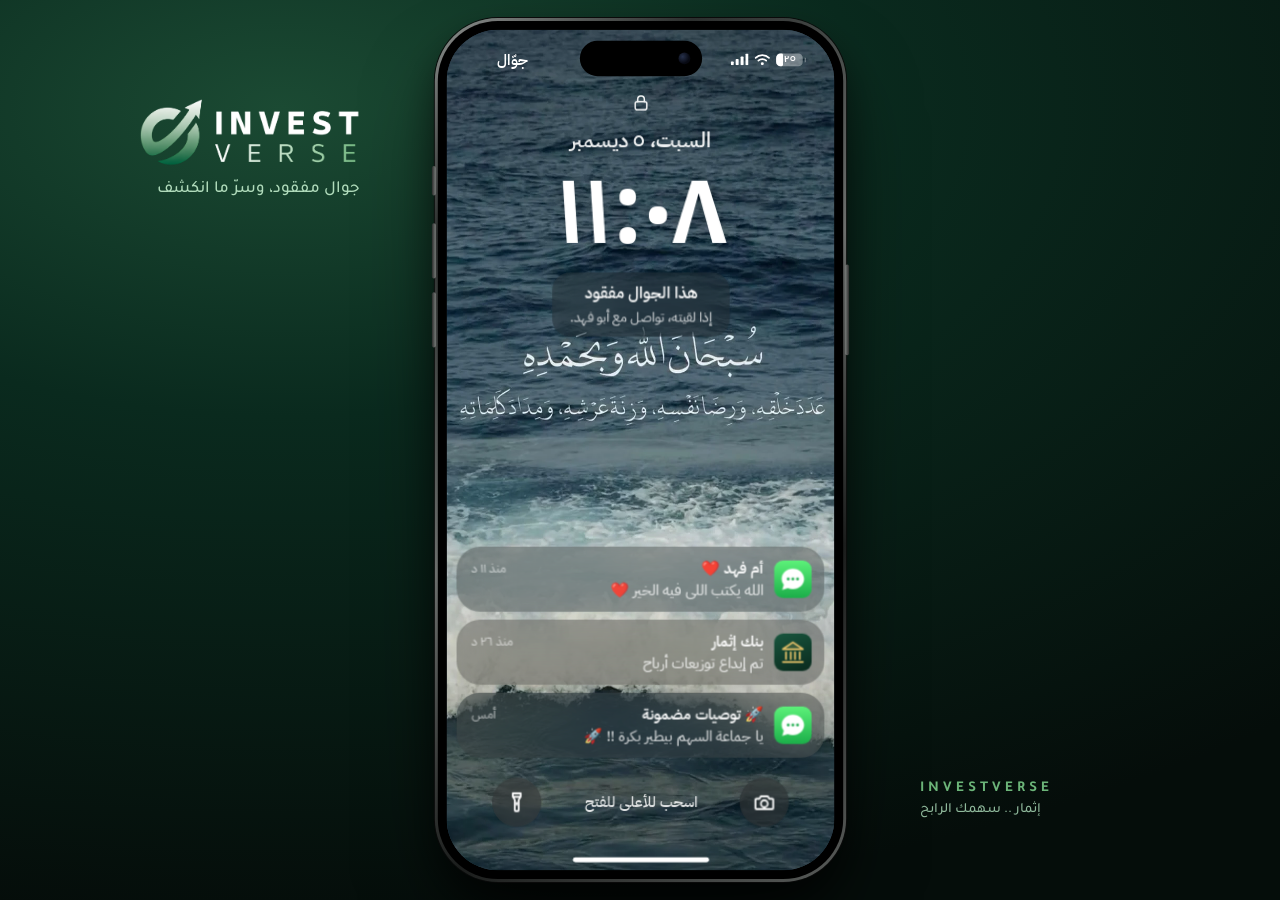
==== commit d411fa9d: "ذ" ====
--- a/index.html
+++ b/index.html
@@ -35,6 +35,7 @@
           <div class="statusbar" dir="ltr" aria-label="شريط حالة الهاتف">
             <span class="sb-left"><span id="status-time" class="sb-time">٩:٤١</span><span class="sb-carrier">جوّال</span></span>
             <span class="sb-right" aria-hidden="true">
+              <svg class="sb-air" viewBox="0 0 24 24"><path d="M10.6 3.6c0-.9.6-1.6 1.4-1.6s1.4.7 1.4 1.6V9l7.6 4.6v1.9l-7.6-2.3v4.6l2.4 1.8v1.6L12 20.3l-3.8.9v-1.6l2.4-1.8v-4.6L3 15.5v-1.9L10.6 9V3.6Z"/></svg>
               <svg class="sb-signal" viewBox="0 0 18 12"><rect x="0" y="8" width="3" height="4" rx=".8"/><rect x="5" y="5.5" width="3" height="6.5" rx=".8"/><rect x="10" y="3" width="3" height="9" rx=".8"/><rect x="15" y="0" width="3" height="12" rx=".8"/></svg>
               <svg class="sb-wifi" viewBox="0 0 16 12"><circle cx="8" cy="10.3" r="1.5"/><path d="M4 7.3a5.7 5.7 0 0 1 8 0M1.2 4.500a9.6 9.6 0 0 1 13.6 0" fill="none" stroke="currentColor" stroke-width="1.7" stroke-linecap="round"/></svg>
               <span class="sb-battery" id="battery" data-state="normal"><b class="bat-num">٢٥</b><i class="bat-fill"><b class="bat-num">٢٥</b></i></span>
--- a/styles.css
+++ b/styles.css
@@ -142,7 +142,6 @@
 
 /* إشعار منسدل من الأعلى */
 .banner { position: absolute; z-index: 8; top: calc(var(--sb) + 2px); left: 8px; right: 8px; display: flex; align-items: center; gap: 11px; padding: 12px 13px; border-radius: 24px; color: var(--label); background: rgba(246, 246, 246, .84); -webkit-backdrop-filter: blur(28px) saturate(1.8); backdrop-filter: blur(28px) saturate(1.8); box-shadow: 0 10px 34px rgba(0, 0, 0, .22); }
-.banner img { flex: none; width: 38px; height: 38px; padding: 6px; border-radius: 9px; background: linear-gradient(160deg, #123524, #050d09); object-fit: contain; }
 .banner div { display: flex; flex-direction: column; min-width: 0; }
 .banner b { font-size: 15px; font-weight: 600; }
 .banner span { font-size: 14.5px; line-height: 1.4; }
@@ -181,7 +180,7 @@
 .notif-copy b { font-size: 15px; font-weight: 600; white-space: nowrap; overflow: hidden; text-overflow: ellipsis; }
 .notif-copy span { font-size: 15px; line-height: 1.35; opacity: .96; white-space: nowrap; overflow: hidden; text-overflow: ellipsis; }
 .notif-card time { position: absolute; top: 12px; inset-inline-end: 15px; font-size: 13px; opacity: .7; }
-.mini-icon { flex: none; width: 38px; height: 38px; border-radius: 9px; overflow: hidden; display: grid; place-items: center; }
+.mini-icon { flex: none; width: 38px; height: 38px; font-size: 38px; border-radius: 9px; overflow: hidden; display: grid; place-items: center; }
 .mini-icon svg { width: 100%; height: 100%; }
 .lock-bottom { width: 100%; display: flex; align-items: center; justify-content: space-between; padding: 2.4cqh 46px calc(var(--hb) + 14px); direction: ltr; }
 .lock-round { flex: none; width: 50px; height: 50px; border-radius: 50%; display: grid; place-items: center; background: rgba(50, 50, 50, .46); -webkit-backdrop-filter: blur(18px); backdrop-filter: blur(18px); transition: background-color .2s, color .2s, transform .15s; }
@@ -193,7 +192,7 @@
 /* --------------------------------------------------------------------------
    الشاشة الرئيسية
    -------------------------------------------------------------------------- */
-.home { --icon: min(62px, 15.8cqw); position: absolute; inset: 0; z-index: 1; display: flex; flex-direction: column; padding: calc(var(--sb) + 2.2cqh) 0 12px; color: #fff; transition: transform .46s cubic-bezier(.2, .85, .2, 1), opacity .3s; }
+.home { --icon: min(62px, 15.8cqw); position: absolute; inset: 0; z-index: 1; display: flex; flex-direction: column; padding: 0 0 12px; color: #fff; transition: transform .46s cubic-bezier(.2, .85, .2, 1), opacity .3s; }
 .home-waiting { opacity: 0; }
 .home-behind { transform: scale(.9); opacity: 0; }
 .widgets, .home-apps { display: grid; padding: 0 6.4cqw; }
@@ -201,10 +200,6 @@
 .widget-slot { display: flex; flex-direction: column; align-items: center; gap: 6px; min-width: 0; }
 .widget { position: relative; width: 100%; aspect-ratio: 1; border-radius: 24px; overflow: hidden; box-shadow: 0 8px 22px rgba(0, 0, 0, .18); }
 .widget-name, .app-name { font-size: 12px; font-weight: 500; text-shadow: 0 1px 4px rgba(0, 0, 0, .45); }
-.widget-calendar { display: flex; flex-direction: column; padding: 14px 16px; color: #000; background: #fff; }
-.cal-day { font-size: 14px; font-weight: 600; color: var(--ios-red); }
-.cal-num { font-size: min(52px, 13cqw); font-weight: 400; line-height: 1.12; }
-.cal-note { margin-top: auto; font-size: 12.5px; line-height: 1.4; color: var(--ios-gray); }
 .widget-photo img { width: 100%; height: 100%; object-fit: cover; }
 .widget-photo::after { content: ''; position: absolute; inset: 45% 0 0; background: linear-gradient(180deg, transparent, rgba(0, 0, 0, .58)); }
 .widget-photo-text { position: absolute; z-index: 1; inset: auto 14px 12px; display: flex; flex-direction: column; color: #fff; }
@@ -214,7 +209,7 @@
 .app-tile { display: flex; flex-direction: column; align-items: center; gap: 6px; width: var(--icon); transition: transform .18s, filter .18s; }
 .app-tile:active { transform: scale(.9); filter: brightness(.72); }
 .app-name { white-space: nowrap; }
-.app-glyph { position: relative; width: var(--icon); height: var(--icon); border-radius: 22.6%; display: grid; place-items: center; box-shadow: 0 4px 10px rgba(0, 0, 0, .16); }
+.app-glyph { position: relative; width: var(--icon); height: var(--icon); font-size: var(--icon); border-radius: 22.6%; display: grid; place-items: center; box-shadow: 0 4px 10px rgba(0, 0, 0, .16); }
 .app-glyph > svg, .mini-icon > svg { border-radius: inherit; display: block; }
 .app-glyph > svg { width: 100%; height: 100%; }
 .icon-whatsapp { background: linear-gradient(180deg, #5df27a, #1caf4a); }
@@ -225,21 +220,27 @@
 .icon-music { background: linear-gradient(180deg, #fc5f77, #f5223e); }
 .icon-vault { background: linear-gradient(160deg, #143826, #040a07); }
 .icon-vault img { width: 66%; height: 66%; object-fit: contain; }
+.icon-camera { background: linear-gradient(180deg, #ececf1, #bcbcc4); }
+.icon-settings { background: linear-gradient(180deg, #8e8e93, #48484a); }
+.icon-appstore { background: linear-gradient(180deg, #2aa7ff, #0a63f0); }
+.icon-phone { background: linear-gradient(180deg, #63e77a, #22b84e); }
+.icon-safari, .icon-gmail, .icon-calendar { background: #fff; overflow: hidden; }
+.cal-ico { width: 100%; height: 100%; display: flex; flex-direction: column; align-items: center; justify-content: center; gap: .04em; line-height: 1; color: #000; }
+.cal-ico i { font-style: normal; font-size: .17em; font-weight: 600; color: var(--ios-red); }
+.cal-ico b { font-size: .5em; font-weight: 400; }
 .clock-hands line { transform-box: view-box; transform-origin: 30px 30px; }
 .hand-h { transform: rotate(var(--hand-h, 300deg)); }
 .hand-m { transform: rotate(var(--hand-m, 60deg)); }
 .hand-s { transform: rotate(var(--hand-s, 200deg)); }
 .app-badge { position: absolute; top: -6px; left: -6px; min-width: 22px; height: 22px; padding: 0 6px; border-radius: 11px; display: grid; place-items: center; font-size: 13px; font-weight: 600; color: #fff; background: var(--ios-red); }
 .lock-mini { position: absolute; bottom: -4px; right: -4px; width: 21px; height: 21px; border-radius: 50%; display: grid; place-items: center; color: #3a2a00; background: #ffd426; box-shadow: 0 0 0 2px rgba(0, 0, 0, .28); }
-.home-spacer { flex: 1; }
-.home-search { align-self: center; display: flex; align-items: center; gap: 4px; height: 30px; padding: 0 12px; margin-bottom: 12px; border-radius: 15px; font-size: 13.5px; font-weight: 500; background: rgba(120, 120, 120, .34); -webkit-backdrop-filter: blur(20px); backdrop-filter: blur(20px); }
 .home-dock { display: grid; grid-template-columns: repeat(4, var(--icon)); justify-content: space-between; margin: 0 3.2cqw; padding: 16px 3.2cqw; border-radius: 36px; background: rgba(190, 190, 190, .3); -webkit-backdrop-filter: blur(26px) saturate(1.5); backdrop-filter: blur(26px) saturate(1.5); }
 
 /* --------------------------------------------------------------------------
    نافذة التطبيق والقوالب المشتركة
    -------------------------------------------------------------------------- */
 .appwin { position: absolute; inset: 0; z-index: 2; overflow: hidden; overflow: clip; background: #000; will-change: transform; }
-.page { --tint: var(--ios-blue); --page-bg: #fff; --bar-bg: rgba(249, 249, 249, .96); position: absolute; inset: 0; display: flex; flex-direction: column; color: var(--label); background: var(--page-bg); }
+.page { --tint: #0a84ff; --page-bg: #000; --card: #1c1c1e; --bar-bg: rgba(28, 28, 30, .94); --hairline: rgba(84, 84, 88, .62); --ios-fill: rgba(118, 118, 128, .24); --ios-group: #000; --label: #fff; --ios-gray: #98989f; color-scheme: dark; position: absolute; inset: 0; display: flex; flex-direction: column; color: var(--label); background: var(--page-bg); }
 .nav { position: relative; z-index: 3; flex: none; padding-top: var(--sb); background: var(--page-bg); transition: box-shadow .2s; }
 .page.scrolled .nav { box-shadow: 0 .5px 0 var(--hairline); }
 .nav-row { position: relative; height: 44px; display: flex; align-items: center; justify-content: space-between; gap: 8px; padding: 0 16px; }
@@ -254,13 +255,14 @@
 .scroll::-webkit-scrollbar, .pv-track::-webkit-scrollbar, .pv-strip::-webkit-scrollbar { display: none; }
 .large-title { margin: 2px 16px 8px; font-size: 34px; font-weight: 700; line-height: 1.25; }
 .search-field { display: flex; align-items: center; gap: 6px; height: 36px; margin: 0 16px 10px; padding: 0 9px; border-radius: 10px; font-size: 17px; color: var(--ios-gray); background: var(--ios-fill); }
-.tabbar { flex: none; display: flex; padding: 7px 4px calc(var(--hb) - 4px); background: var(--bar-bg); box-shadow: 0 -.5px 0 var(--hairline); }
-.tab { flex: 1; display: flex; flex-direction: column; align-items: center; gap: 2px; color: #999; }
-.tab small { font-size: 10.5px; font-weight: 500; }
-.tab-active { color: var(--tint); }
+.tabbar { position: absolute; z-index: 4; left: 16px; right: 16px; bottom: calc(var(--hb) - 8px); display: flex; padding: 5px; border-radius: 34px; background: rgba(44, 44, 46, .7); -webkit-backdrop-filter: blur(26px) saturate(1.6); backdrop-filter: blur(26px) saturate(1.6); box-shadow: inset 0 0 0 .5px rgba(255, 255, 255, .14), 0 8px 24px rgba(0, 0, 0, .35); }
+.tab { flex: 1; min-width: 0; display: flex; flex-direction: column; align-items: center; gap: 1px; padding: 7px 0 6px; border-radius: 29px; color: #fff; }
+.tab small { font-size: 10.5px; font-weight: 600; white-space: nowrap; }
+.tab-active { color: var(--tint); background: rgba(255, 255, 255, .12); }
+.page:has(> .tabbar) > .scroll { padding-bottom: 108px; }
 
 /* ---------------------------- واتساب ---------------------------- */
-.page-whatsapp, .page-chat { --tint: #17a34a; }
+.page-whatsapp, .page-chat { --tint: #2fd063; }
 .chat-list { display: flex; flex-direction: column; }
 .chat-preview { display: flex; align-items: center; gap: 12px; width: 100%; padding-inline-start: 16px; }
 .chat-preview:active { background: rgba(0, 0, 0, .06); }
@@ -275,7 +277,7 @@
 .unread { flex: none; align-self: center; min-width: 21px; height: 21px; padding: 0 6px; border-radius: 11px; display: grid; place-items: center; font-size: 12.5px; font-weight: 600; color: #fff; background: var(--tint); }
 .list-end-note { margin: 18px 24px 26px; font-size: 12px; text-align: center; color: #a1a1a6; }
 
-.page-chat { --page-bg: #f6f6f6; }
+.page-chat { --page-bg: #1c1c1e; }
 .chat-nav .nav-row { padding-inline-end: 18px; }
 .chat-head { flex: 1; min-width: 0; display: flex; align-items: center; gap: 9px; }
 .header-avatar { width: 36px; height: 36px; font-size: 16px; }
@@ -307,7 +309,7 @@
 .compose-field { flex: 1; height: 34px; border-radius: 17px; background: #fff; box-shadow: inset 0 0 0 .5px rgba(60, 60, 67, .3); }
 
 /* ---------------------------- بنك إثمار ---------------------------- */
-.page-bank { --tint: var(--brand); --page-bg: var(--ios-group); }
+.page-bank { --tint: #6CB579; --page-bg: #000; }
 .bank-user { display: flex; align-items: center; gap: 10px; }
 .bank-user > span:last-child { display: flex; flex-direction: column; line-height: 1.25; }
 .bank-user small { font-size: 12px; color: var(--ios-gray); }
@@ -360,7 +362,7 @@
 .alarm-none { margin: 26px 16px; font-size: 14px; text-align: center; color: #636366; }
 
 /* ---------------------------- الملاحظات ---------------------------- */
-.page-notes, .page-note { --tint: #d59b00; }
+.page-notes, .page-note { --tint: #ffd60a; }
 .page-notes { --page-bg: var(--ios-group); }
 .notes-section { margin: 14px 20px 8px; font-size: 20px; font-weight: 700; }
 .notes-grid { display: flex; flex-direction: column; margin: 0 16px 8px; border-radius: 12px; background: #fff; overflow: hidden; }
@@ -415,7 +417,7 @@
 .pv-tools { flex: none; display: flex; justify-content: space-between; padding: 10px 28px calc(var(--hb) + 2px); color: var(--tint); }
 
 /* ---------------------------- الأغاني ---------------------------- */
-.page-music { --tint: #fa2d48; }
+.page-music { --tint: #ff375f; }
 .music-scroll { display: flex; flex-direction: column; }
 .empty-music { flex: 1; display: flex; flex-direction: column; align-items: center; justify-content: center; gap: 6px; padding: 0 38px 16cqh; text-align: center; color: var(--tint); }
 .empty-music h2 { margin-top: 10px; font-size: 22px; font-weight: 700; color: var(--label); }
@@ -444,7 +446,7 @@
 .pass-hint { display: flex; flex-direction: column; gap: 2px; max-width: 290px; margin-top: 4px; padding: 10px 14px; border-radius: 14px; font-size: 13.5px; line-height: 1.55; text-align: center; background: rgba(255, 255, 255, .14); }
 
 /* ---------------------------- INVESTVERSE: بوستر المعرض ---------------------------- */
-.page-invite { --page-bg: #e6eaed; --tint: var(--brand); font-family: var(--brand-font); }
+.page-invite { --page-bg: #e6eaed; --tint: var(--brand); --label: #1c1c1e; color-scheme: light; font-family: var(--brand-font); }
 .invite-content { padding-top: var(--sb); }
 .invite-poster { width: 100%; height: auto; }
 .invite-foot { display: flex; flex-direction: column; align-items: center; gap: 12px; padding: 18px 22px calc(var(--hb) + 14px); text-align: center; background: #fff; }
@@ -458,6 +460,233 @@
 .restart-button { display: flex; align-items: center; gap: 6px; padding: 9px 16px; border-radius: 18px; font-size: 13.5px; font-weight: 700; color: var(--brand); box-shadow: inset 0 0 0 1px rgba(32, 93, 59, .35); }
 
 /* --------------------------------------------------------------------------
+   صفحات الشاشة الرئيسية وودجت البطارية
+   -------------------------------------------------------------------------- */
+.home-pager { flex: 1; min-height: 0; display: flex; overflow-x: auto; overflow-y: hidden; scroll-snap-type: x mandatory; scrollbar-width: none; overscroll-behavior: contain; }
+.home-pager::-webkit-scrollbar { display: none; }
+.home-page { flex: 0 0 100%; min-width: 0; scroll-snap-align: start; scroll-snap-stop: always; padding-top: calc(var(--sb) + 2.2cqh); }
+.home-page > .home-apps:first-child { margin-top: 0; }
+.home-dots { align-self: center; display: flex; gap: 8px; padding: 9px 14px; margin-bottom: 8px; border-radius: 14px; }
+.home-dots i { width: 7px; height: 7px; border-radius: 50%; background: rgba(255, 255, 255, .42); transition: background-color .2s; }
+.home-dots i.on { background: #fff; }
+.widget-battery { display: flex; flex-direction: column; justify-content: space-between; align-items: flex-start; padding: 16px; color: #fff; background: rgba(30, 30, 32, .74); -webkit-backdrop-filter: blur(24px); backdrop-filter: blur(24px); }
+.bat-ring { --ring: #30d158; width: 58px; height: 58px; border-radius: 50%; display: grid; place-items: center; background: conic-gradient(var(--ring) calc(var(--p) * 1%), rgba(255, 255, 255, .16) 0); }
+.bat-ring[data-state="low"] { --ring: #ff453a; }
+.bat-ring[data-state="saver"] { --ring: #ffd60a; }
+.bat-ring span { width: 46px; height: 46px; border-radius: 50%; display: grid; place-items: center; background: #1e1e20; }
+.widget-battery b { font-size: 34px; font-weight: 500; line-height: 1; }
+.sb-air { display: none; width: 15px; height: 15px; fill: currentColor; }
+.phone[data-air] .sb-air { display: block; }
+.phone[data-air] .sb-signal, .phone[data-air] .sb-wifi { display: none; }
+
+/* --------------------------------------------------------------------------
+   الوضع الداكن لعناصر التطبيقات
+   -------------------------------------------------------------------------- */
+.nav-pill { color: #fff; }
+.chat-avatar { color: rgba(0, 0, 0, .66); }
+.chat-background { background: #0b1014; }
+.chat-day { color: #aeb9c0; background: #1c262d; box-shadow: none; }
+.chat-system { color: #e6d98a; background: #2b2817; }
+.message-bubble { color: #fff; background: #232528; box-shadow: none; }
+.bubble-row.me .message-bubble { background: #12523a; }
+.bubble-author { color: #ff86b4; }
+.bubble-row:nth-child(2) .bubble-author { color: #6cb4ff; }
+.bubble-row:nth-child(3) .bubble-author { color: #f0b84a; }
+.bubble-time, .voice-len { color: rgba(255, 255, 255, .55); }
+.voice-play { color: #c9d1d6; }
+.voice-wave i { background: #6b767d; }
+.chat-compose { color: #fff; background: #1c1c1e; }
+.compose-field { background: #2c2c2e; box-shadow: none; }
+.quick-actions span { color: #d1d1d6; }
+.quick-actions i { color: #6CB579; background: #1c1c1e; box-shadow: none; }
+.balance-tag, .transactions, .notes-grid { background: var(--card); }
+.balance-tag span { color: #c7c7cc; }
+.balance-tag b { color: #6CB579; }
+.transaction-icon.pos { color: #30d158; background: rgba(48, 209, 88, .16); }
+.transaction-icon.neg { color: #c7c7cc; background: #2c2c2e; }
+.amount.pos { color: #30d158; }
+.note-meta time { color: #aeaeb2; }
+.check-circle { color: #000; box-shadow: inset 0 0 0 1.5px #5a5a5e; }
+.gallery-tile { background: #1c1c1e; }
+.banner { color: #fff; background: rgba(44, 44, 46, .8); }
+.list-end-note, .sim-disclaimer { color: #6e6e73; }
+
+/* --------------------------------------------------------------------------
+   أزرار زجاجية مشتركة
+   -------------------------------------------------------------------------- */
+.glass-row { height: 52px; }
+.glass-pill, .glass-round, .segmented { background: rgba(118, 118, 128, .26); box-shadow: inset 0 0 0 .5px rgba(255, 255, 255, .1); }
+.glass-pill { height: 40px; padding: 0 16px; border-radius: 20px; display: grid; place-items: center; font-size: 16px; font-weight: 500; }
+.glass-round { flex: none; width: 40px; height: 40px; border-radius: 50%; display: grid; place-items: center; }
+.glass-big { width: 52px; height: 52px; }
+.segmented { display: flex; padding: 3px; border-radius: 22px; }
+.segmented button { height: 36px; padding: 0 18px; border-radius: 18px; font-size: 15.5px; font-weight: 600; text-align: center; color: #fff; transition: background-color .2s; }
+.segmented button.on { background: rgba(255, 255, 255, .17); }
+
+/* ---------------------------- الهاتف ---------------------------- */
+.call-row { display: flex; align-items: center; gap: 12px; padding: 0 16px; }
+.call-row + .call-row { box-shadow: inset 0 .5px 0 var(--hairline); }
+.call-row .chat-avatar { width: 46px; height: 46px; font-size: 20px; }
+.call-copy { flex: 1; min-width: 0; display: flex; flex-direction: column; gap: 1px; padding: 12px 0; }
+.call-copy strong { font-size: 17px; font-weight: 600; white-space: nowrap; overflow: hidden; text-overflow: ellipsis; }
+.call-copy strong.is-missed { color: #ff453a; }
+.call-copy small { display: flex; align-items: center; gap: 4px; font-size: 14.5px; color: var(--ios-gray); }
+.call-row time { flex: none; font-size: 15px; color: var(--ios-gray); }
+.call-info { flex: none; width: 34px; height: 34px; border-radius: 50%; display: grid; place-items: center; font: 600 17px Georgia, serif; color: #0a84ff; background: rgba(118, 118, 128, .22); }
+
+/* ---------------------------- الإعدادات ---------------------------- */
+.set-scroll { padding-bottom: 96px; }
+.set-group { margin: 0 16px 24px; border-radius: 24px; background: var(--card); overflow: hidden; }
+.set-row, .set-profile { display: flex; align-items: center; gap: 12px; min-height: 52px; padding: 0 16px; }
+.set-row + .set-row, .set-profile + .set-row { box-shadow: inset 0 .5px 0 var(--hairline); }
+.set-profile { padding: 14px 16px; }
+.set-avatar { flex: none; width: 60px; height: 60px; border-radius: 50%; display: grid; place-items: center; font-size: 26px; font-weight: 600; color: #fff; background: linear-gradient(150deg, #8e8e93, #48484a); }
+.set-profile-copy { flex: 1; min-width: 0; display: flex; flex-direction: column; }
+.set-profile-copy strong { font-size: 21px; font-weight: 600; }
+.set-profile-copy small { font-size: 13.5px; color: var(--ios-gray); }
+.set-ico { flex: none; width: 30px; height: 30px; border-radius: 8px; display: grid; place-items: center; background: #2c2c2e; box-shadow: inset 0 0 0 .5px rgba(255, 255, 255, .08); }
+.set-label { flex: 1; font-size: 17px; }
+.set-value { font-size: 16.5px; color: var(--ios-gray); white-space: nowrap; }
+.set-chev { display: grid; color: #5a5a5e; margin-inline-end: -4px; }
+.float-search { position: absolute; z-index: 4; left: 22px; right: 22px; bottom: calc(var(--hb) - 6px); display: flex; align-items: center; gap: 8px; height: 46px; padding: 0 16px; border-radius: 23px; font-size: 17px; color: #aeaeb2; background: rgba(58, 58, 60, .78); -webkit-backdrop-filter: blur(24px); backdrop-filter: blur(24px); box-shadow: inset 0 0 0 .5px rgba(255, 255, 255, .14), 0 8px 24px rgba(0, 0, 0, .4); }
+.float-search span { flex: 1; }
+
+/* ---------------------------- التقويم ---------------------------- */
+.cal-head { font-size: 25px; font-weight: 700; color: #8e8e93; }
+.cal-head b { color: #fff; }
+.cal-week, .cal-month { display: grid; grid-template-columns: repeat(7, 1fr); }
+.cal-week { padding: 4px 6px 6px; font-size: 12.5px; font-weight: 600; text-align: center; box-shadow: 0 .5px 0 var(--hairline); }
+.cal-week .is-weekend { color: #8e8e93; }
+.cal-scroll { padding: 0 6px 120px; }
+.cal-month { margin-top: 8px; }
+.cal-month-label { padding: 8px 8px 4px; font-size: 22px; font-weight: 700; }
+.cal-month-label.is-current { color: #ff453a; }
+.cal-cell { display: flex; flex-direction: column; align-items: center; gap: 3px; min-height: 72px; padding-top: 6px; color: #fff; box-shadow: inset 0 .5px 0 var(--hairline); }
+.cal-n { display: flex; flex-direction: column; align-items: center; justify-content: center; min-width: 42px; height: 42px; padding: 0 2px; border-radius: 21px; line-height: 1.08; }
+.cal-n b { font-size: 20px; font-weight: 600; }
+.cal-n small { font-size: 10.5px; color: #98989f; white-space: nowrap; }
+.cal-n small.hj-first { font-size: 9px; color: #fff; box-shadow: 0 1px 0 #ff453a; }
+.cal-cell.is-weekend b { color: #8e8e93; }
+.cal-cell.is-today .cal-n { background: #ff453a; }
+.cal-cell.is-today b, .cal-cell.is-today small { color: #fff; }
+.cal-dots { display: flex; gap: 2px; height: 6px; }
+.cal-dots i { width: 6px; height: 6px; border-radius: 50%; }
+button.cal-cell:active .cal-n { background: rgba(255, 255, 255, .16); }
+.cal-float { position: absolute; z-index: 4; left: 18px; right: 18px; bottom: calc(var(--hb) - 6px); display: flex; align-items: center; justify-content: space-between; }
+.cal-today, .cal-tools, .cal-float .glass-round { background: rgba(58, 58, 60, .78); -webkit-backdrop-filter: blur(24px); backdrop-filter: blur(24px); box-shadow: inset 0 0 0 .5px rgba(255, 255, 255, .14), 0 8px 24px rgba(0, 0, 0, .4); }
+.cal-today { width: 56px; height: 56px; border-radius: 50%; display: flex; flex-direction: column; align-items: center; justify-content: center; line-height: 1.05; }
+.cal-today small { font-size: 9.5px; font-weight: 700; }
+.cal-today b { font-size: 20px; font-weight: 600; }
+.cal-tools { display: flex; align-items: center; gap: 28px; height: 54px; padding: 0 26px; border-radius: 27px; }
+.cal-float .glass-big { width: 56px; height: 56px; }
+
+/* ---------------------------- App Store ---------------------------- */
+.store-scroll { padding: calc(var(--sb) + 8px) 16px 0; }
+.store-head { display: flex; align-items: flex-end; justify-content: space-between; margin-bottom: 14px; }
+.store-head small { font-size: 13.5px; font-weight: 600; color: var(--ios-gray); }
+.store-head h1 { font-size: 34px; font-weight: 700; line-height: 1.2; }
+.store-avatar { width: 40px; height: 40px; border-radius: 50%; display: grid; place-items: center; font-weight: 600; background: linear-gradient(150deg, #8e8e93, #48484a); }
+.store-card { position: relative; overflow: hidden; margin-bottom: 18px; border-radius: 24px; background: var(--card); }
+.store-feature { display: flex; flex-direction: column; justify-content: flex-end; min-height: 410px; background: linear-gradient(165deg, #1d5a40 0, #0d3323 55%, #0a2a1e 100%); }
+.store-art { position: absolute; inset: 20px 0 auto 0; width: 100%; height: 240px; }
+.store-feature-copy { position: relative; padding: 0 18px 14px; }
+.store-feature-copy small { font-size: 13.5px; font-weight: 700; color: rgba(255, 255, 255, .72); }
+.store-feature-copy h2 { font-size: 27px; font-weight: 700; line-height: 1.32; text-wrap: balance; }
+.store-app-row { position: relative; display: flex; align-items: center; gap: 12px; padding: 12px 16px; }
+.store-feature .store-app-row { background: rgba(0, 0, 0, .26); }
+.store-list h2 { padding: 16px 16px 4px; font-size: 21px; font-weight: 700; }
+.store-list .store-app-row + .store-app-row { box-shadow: inset 0 .5px 0 var(--hairline); }
+.store-app-row .mini-icon, .store-tile { flex: none; width: 50px; height: 50px; border-radius: 12px; font-size: 50px; }
+.store-tile { display: grid; place-items: center; font-size: 23px; font-weight: 700; color: #fff; background: linear-gradient(160deg, #48484a, #2c2c2e); box-shadow: inset 0 0 0 .5px rgba(255, 255, 255, .1); }
+.store-app-copy { flex: 1; min-width: 0; display: flex; flex-direction: column; }
+.store-app-copy strong { font-size: 15.5px; font-weight: 600; white-space: nowrap; overflow: hidden; text-overflow: ellipsis; }
+.store-app-copy small { font-size: 12.5px; color: var(--ios-gray); white-space: nowrap; overflow: hidden; text-overflow: ellipsis; }
+.store-get { flex: none; min-width: 76px; height: 30px; padding: 0 14px; border-radius: 15px; font-size: 14px; font-weight: 700; text-align: center; color: #0a84ff; background: rgba(118, 118, 128, .28); }
+.store-feature .store-get { color: #fff; background: rgba(255, 255, 255, .24); }
+.store-get.is-loading { min-width: 0; width: 28px; height: 28px; margin: 0 24px; padding: 0; border-radius: 50%; background: none; border: 2.5px solid rgba(118, 118, 128, .4); border-top-color: #0a84ff; animation: spin .8s linear infinite; }
+@keyframes spin { to { transform: rotate(360deg); } }
+
+/* ---------------------------- Safari ---------------------------- */
+.page-safari { --page-bg: #111113; }
+.safari-scroll { padding: calc(var(--sb) + 10px) 18px 24px; }
+.saf-h { margin: 16px 2px 12px; font-size: 21px; font-weight: 700; }
+.saf-favs { display: grid; grid-template-columns: repeat(4, 1fr); gap: 16px 6px; }
+.saf-fav { display: flex; flex-direction: column; align-items: center; gap: 6px; min-width: 0; }
+.saf-fav i { width: 60px; height: 60px; border-radius: 14px; display: grid; place-items: center; font-style: normal; font-size: 28px; background: #2c2c2e; }
+.saf-fav small { font-size: 12px; line-height: 1.3; text-align: center; color: #d1d1d6; }
+.saf-card { border-radius: 18px; background: var(--card); overflow: hidden; }
+.saf-row { display: flex; align-items: center; gap: 12px; padding: 12px 14px; }
+.saf-row + .saf-row { box-shadow: inset 0 .5px 0 var(--hairline); }
+.saf-row-ico { flex: none; width: 38px; height: 38px; border-radius: 9px; display: grid; place-items: center; color: #0a84ff; background: #2c2c2e; }
+.saf-row strong { display: block; font-size: 15.5px; font-weight: 500; line-height: 1.4; }
+.saf-row small { display: block; font-size: 12.5px; color: var(--ios-gray); }
+.saf-search { font-size: 15.5px; }
+.saf-search svg { flex: none; color: var(--ios-gray); }
+.saf-bar { flex: none; padding: 8px 14px calc(var(--hb) - 2px); background: rgba(28, 28, 30, .96); box-shadow: 0 -.5px 0 var(--hairline); }
+.saf-url { display: flex; align-items: center; gap: 8px; height: 44px; padding: 0 14px; border-radius: 22px; font-size: 16px; color: var(--ios-gray); background: rgba(118, 118, 128, .28); }
+.saf-url span { flex: 1; }
+.saf-tools { display: flex; justify-content: space-between; padding: 12px 8px 0; color: #0a84ff; }
+
+/* ---------------------------- الكاميرا ---------------------------- */
+.cam-top { flex: none; display: flex; justify-content: space-between; padding: calc(var(--sb) + 4px) 18px 10px; }
+.cam-view { position: relative; flex: 1; min-height: 0; overflow: hidden; }
+.cam-view img { width: 100%; height: 100%; object-fit: cover; }
+.cam-zoom { position: absolute; bottom: 14px; left: 50%; transform: translateX(-50%); display: flex; align-items: center; gap: 6px; padding: 4px; border-radius: 22px; background: rgba(0, 0, 0, .38); }
+.cam-zoom span { width: 30px; height: 30px; border-radius: 50%; display: grid; place-items: center; font-size: 12px; font-weight: 600; background: rgba(0, 0, 0, .35); }
+.cam-zoom span.on { width: 36px; height: 36px; color: #ffd60a; }
+.cam-flash { position: absolute; inset: 0; background: #000; opacity: 0; pointer-events: none; }
+.cam-flash.on { animation: cam-flash .3s ease-out; }
+@keyframes cam-flash { 0%, 35% { opacity: 1; } 100% { opacity: 0; } }
+.cam-modes { flex: none; display: flex; justify-content: center; gap: 24px; padding: 14px 0 4px; font-size: 13.5px; font-weight: 600; }
+.cam-modes span.on { color: #ffd60a; }
+.cam-controls { flex: none; display: flex; align-items: center; justify-content: space-between; padding: 12px 30px calc(var(--hb) + 16px); }
+.cam-thumb { width: 50px; height: 50px; border-radius: 10px; overflow: hidden; }
+.cam-thumb img { width: 100%; height: 100%; object-fit: cover; }
+.cam-shutter { width: 76px; height: 76px; border-radius: 50%; display: grid; place-items: center; box-shadow: inset 0 0 0 4px #fff; }
+.cam-shutter span { width: 60px; height: 60px; border-radius: 50%; background: #fff; transition: transform .1s; }
+.cam-shutter:active span { transform: scale(.86); }
+
+/* ---------------------------- Gmail ---------------------------- */
+.page-gmail, .page-mailmsg { --page-bg: #1c1d21; --tint: #a8c7fa; }
+.mail-nav { padding: calc(var(--sb) + 2px) 12px 6px; }
+.mail-search { display: flex; align-items: center; gap: 14px; height: 54px; padding: 0 18px; padding-inline-end: 8px; border-radius: 27px; font-size: 17px; color: #c7c7cc; background: #2c2d31; }
+.mail-search span:nth-child(2) { flex: 1; }
+.mail-me { width: 38px; height: 38px; border-radius: 50%; display: grid; place-items: center; font-weight: 600; color: #fff; background: #1f4fa3; box-shadow: 0 0 0 2.5px #4d8dff; }
+.mail-scroll { padding: 0 8px 150px; }
+.mail-label { margin: 14px 14px 12px; font-size: 13.5px; color: #c7c7cc; }
+.mail-row { display: flex; align-items: flex-start; gap: 14px; width: 100%; margin-bottom: 3px; padding: 13px 14px; border-radius: 6px; color: #c9c9ce; background: #131315; }
+.mail-scroll > .mail-row:first-of-type { border-radius: 18px 18px 6px 6px; }
+.mail-scroll > .mail-row:last-of-type { border-radius: 6px 6px 18px 18px; }
+button.mail-row:active { background: #1f2024; }
+.mail-avatar { flex: none; width: 42px; height: 42px; border-radius: 50%; display: grid; place-items: center; font-size: 18px; font-weight: 600; color: #fff; }
+.mail-copy { flex: 1; min-width: 0; display: flex; flex-direction: column; gap: 1px; }
+.mail-top { display: flex; align-items: center; gap: 8px; }
+.mail-top strong { flex: 1; min-width: 0; font-size: 17px; font-weight: 400; white-space: nowrap; overflow: hidden; text-overflow: ellipsis; }
+.mail-top time { flex: none; font-size: 12.5px; }
+.mail-copy b { font-size: 14.5px; font-weight: 400; white-space: nowrap; overflow: hidden; text-overflow: ellipsis; }
+.mail-copy small { font-size: 14.5px; color: #9b9ba1; white-space: nowrap; overflow: hidden; text-overflow: ellipsis; }
+.mail-row.is-unread strong, .mail-row.is-unread b, .mail-row.is-unread time { font-weight: 700; color: #fff; }
+.mail-dot { flex: none; width: 8px; height: 8px; border-radius: 50%; background: #8ab4f8; }
+.mail-star { align-self: flex-end; display: grid; color: #9b9ba1; }
+.mail-star.on { color: #fbbc04; }
+.mail-ad { font-style: normal; font-size: 11px; font-weight: 700; padding: 1px 6px; border-radius: 4px; color: #131315; background: #fbbc04; }
+.mail-bundle { align-items: center; }
+.mail-bundle-ico { flex: none; width: 42px; display: grid; place-items: center; }
+.mail-bundle strong { font-size: 17px; font-weight: 700; color: #fff; }
+.mail-chip { flex: none; padding: 3px 10px; border-radius: 12px; font-size: 12.5px; font-weight: 600; }
+.mail-compose { position: absolute; z-index: 4; left: 16px; bottom: calc(var(--hb) + 64px); display: flex; align-items: center; gap: 10px; height: 54px; padding: 0 20px; border-radius: 18px; font-size: 15.5px; font-weight: 600; color: #d7e3ff; background: #234a9c; box-shadow: 0 6px 16px rgba(0, 0, 0, .45); }
+.mail-bar { flex: none; display: flex; justify-content: space-around; padding: 10px 0 calc(var(--hb) + 2px); background: #1c1d21; box-shadow: 0 -.5px 0 rgba(255, 255, 255, .1); }
+.mail-tab { position: relative; width: 64px; height: 32px; border-radius: 16px; display: grid; place-items: center; color: #c7c7cc; }
+.mail-tab.on { color: #d7e3ff; background: #1d4079; }
+.mail-tab i { position: absolute; top: -8px; left: -8px; min-width: 22px; height: 18px; padding: 0 5px; border-radius: 9px; display: grid; place-items: center; font-style: normal; font-size: 11.5px; font-weight: 700; color: #601410; background: #f2b8b5; }
+.mail-open { padding: 6px 18px 40px; user-select: text; -webkit-user-select: text; }
+.mail-open h1 { margin-bottom: 20px; font-size: 22px; font-weight: 400; line-height: 1.45; }
+.mail-inbox-chip { padding: 2px 7px; border-radius: 5px; font-size: 11.5px; vertical-align: middle; color: #c7c7cc; background: #2c2d31; }
+.mail-sender { display: flex; align-items: center; gap: 12px; margin-bottom: 24px; }
+.mail-sender strong { font-weight: 600; color: #fff; }
+.mail-body p { margin-bottom: 12px; font-size: 16px; line-height: 1.85; color: #e3e3e6; }
+
+/* --------------------------------------------------------------------------
    الجوالات الحقيقية: التجربة تملأ الشاشة بدون إطار
    -------------------------------------------------------------------------- */
 @media (max-width: 520px) {
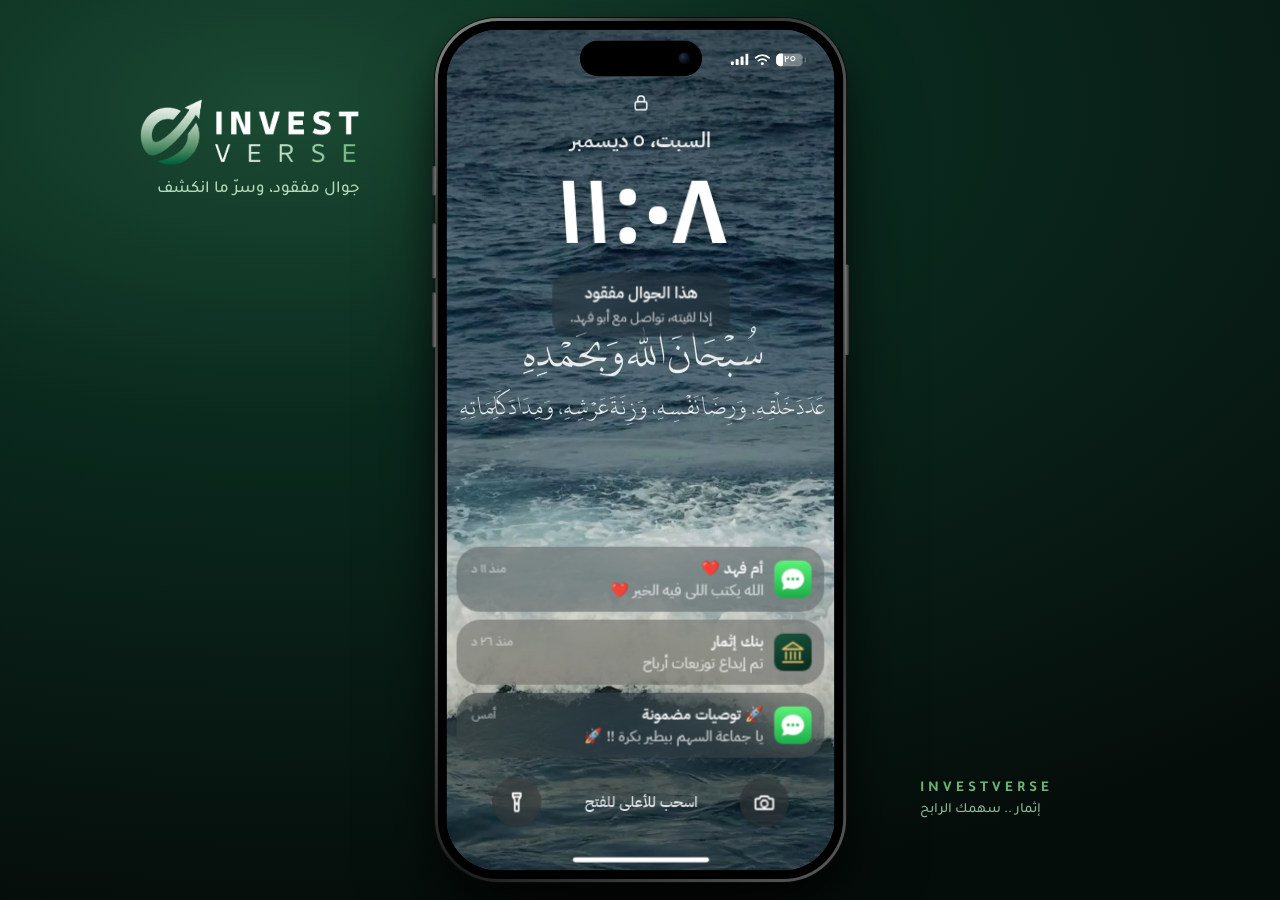
==== commit ad257655: "ا" ====
--- a/index.html
+++ b/index.html
@@ -33,7 +33,7 @@
           <div id="lock" class="lock" aria-label="شاشة القفل"></div>
 
           <div class="statusbar" dir="ltr" aria-label="شريط حالة الهاتف">
-            <span class="sb-left"><span id="status-time" class="sb-time">٩:٤١</span><span class="sb-carrier">جوّال</span></span>
+            <span class="sb-left"><span id="status-time" class="sb-time">٩:٤١</span></span>
             <span class="sb-right" aria-hidden="true">
               <svg class="sb-air" viewBox="0 0 24 24"><path d="M10.6 3.6c0-.9.6-1.6 1.4-1.6s1.4.7 1.4 1.6V9l7.6 4.6v1.9l-7.6-2.3v4.6l2.4 1.8v1.6L12 20.3l-3.8.9v-1.6l2.4-1.8v-4.6L3 15.5v-1.9L10.6 9V3.6Z"/></svg>
               <svg class="sb-signal" viewBox="0 0 18 12"><rect x="0" y="8" width="3" height="4" rx=".8"/><rect x="5" y="5.5" width="3" height="6.5" rx=".8"/><rect x="10" y="3" width="3" height="9" rx=".8"/><rect x="15" y="0" width="3" height="12" rx=".8"/></svg>
--- a/styles.css
+++ b/styles.css
@@ -115,9 +115,7 @@
 }
 .sb-left { grid-column: 1; justify-self: center; }
 .sb-right { grid-column: 3; justify-self: center; display: flex; align-items: center; gap: 6px; }
-.sb-carrier { display: none; font-size: 15px; }
 .phone[data-route="lock"] .sb-time { display: none; }
-.phone[data-route="lock"] .sb-carrier { display: inline; }
 .sb-signal { width: 18px; height: 12px; fill: currentColor; }
 .sb-wifi { width: 16px; height: 12px; fill: currentColor; }
 .sb-battery { --bat: 25%; --bat-color: var(--sb-fg); --bat-ink: var(--sb-ink); position: relative; width: 27px; height: 13px; border-radius: 4.5px; background: color-mix(in srgb, var(--sb-fg) 36%, transparent); margin-inline-end: 3px; }
@@ -257,7 +255,8 @@
 .search-field { display: flex; align-items: center; gap: 6px; height: 36px; margin: 0 16px 10px; padding: 0 9px; border-radius: 10px; font-size: 17px; color: var(--ios-gray); background: var(--ios-fill); }
 .tabbar { position: absolute; z-index: 4; left: 16px; right: 16px; bottom: calc(var(--hb) - 8px); display: flex; padding: 5px; border-radius: 34px; background: rgba(44, 44, 46, .7); -webkit-backdrop-filter: blur(26px) saturate(1.6); backdrop-filter: blur(26px) saturate(1.6); box-shadow: inset 0 0 0 .5px rgba(255, 255, 255, .14), 0 8px 24px rgba(0, 0, 0, .35); }
 .tab { flex: 1; min-width: 0; display: flex; flex-direction: column; align-items: center; gap: 1px; padding: 7px 0 6px; border-radius: 29px; color: #fff; }
-.tab small { font-size: 10.5px; font-weight: 600; white-space: nowrap; }
+.tab small { max-width: 100%; overflow: hidden; text-overflow: ellipsis; font-size: 10.5px; font-weight: 600; white-space: nowrap; }
+@container (max-width: 350px) { .tab small { font-size: 9px; } }
 .tab-active { color: var(--tint); background: rgba(255, 255, 255, .12); }
 .page:has(> .tabbar) > .scroll { padding-bottom: 108px; }
 
@@ -686,6 +685,18 @@
 .mail-sender strong { font-weight: 600; color: #fff; }
 .mail-body p { margin-bottom: 12px; font-size: 16px; line-height: 1.85; color: #e3e3e6; }
 
+/* الشاشات القصيرة: شاشة القفل تنضغط بدل ما تنقص */
+@container (max-height: 640px) {
+  .lock-date { font-size: 18px; }
+  .lock-message { padding: 6px 14px; }
+  .lock-message strong { font-size: 15px; }
+  .notification-stack { gap: 6px; }
+  .notif-card { min-height: 56px; padding: 8px 12px; border-radius: 20px; }
+  .mini-icon { width: 34px; height: 34px; font-size: 34px; }
+  .lock-bottom { padding-top: 10px; padding-bottom: calc(var(--hb) + 8px); }
+  .lock-round { width: 44px; height: 44px; }
+}
+
 /* --------------------------------------------------------------------------
    الجوالات الحقيقية: التجربة تملأ الشاشة بدون إطار
    -------------------------------------------------------------------------- */
